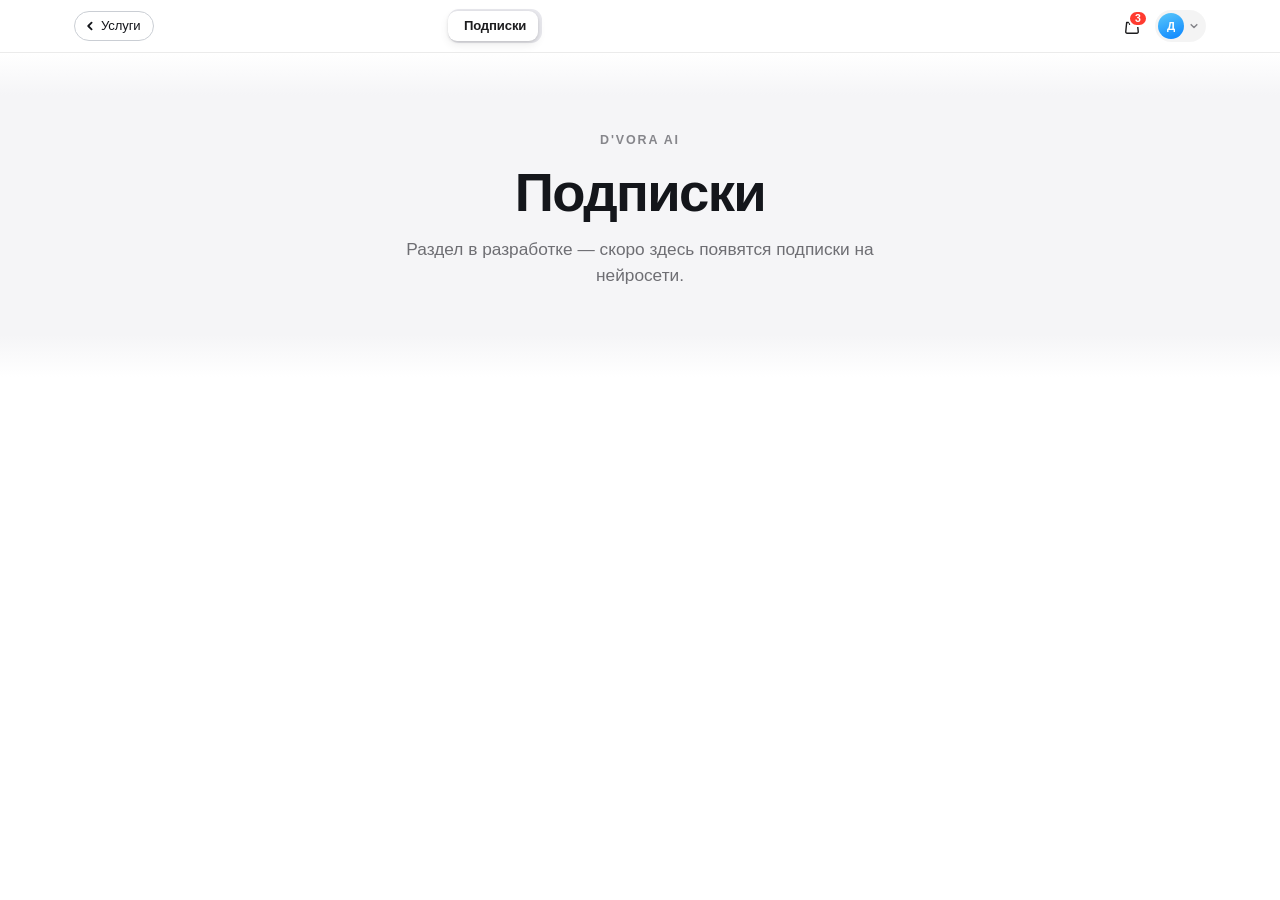
==== ai.html @ 55588c6f "Move cart and profile to the services page and add an AI page" ====
<!doctype html>
<html lang="ru">
<head>
<meta charset="utf-8">
<meta name="viewport" content="width=device-width, initial-scale=1">
<title>D'VORA · Искусственный интеллект</title>
<meta name="theme-color" content="#ffffff">
<meta name="color-scheme" content="light">
<meta name="tg:viewport" content="width=device-width, initial-scale=1.0, maximum-scale=1.0, user-scalable=no">
<link rel="preconnect" href="https://fonts.googleapis.com">
<link rel="preconnect" href="https://fonts.gstatic.com" crossorigin>
<link href="https://fonts.googleapis.com/css2?family=Vollkorn:wght@400;500;600;700&family=Hanken+Grotesk:wght@400;500;600;700;800&display=swap" rel="stylesheet">
<script src="https://telegram.org/js/telegram-web-app.js"></script>
<link rel="stylesheet" href="css/main.css">
<script>document.documentElement.classList.add('js')</script>
</head>
<body>

<!-- TOP BAR -->
<header class="navbar" id="topbar">
  <div class="navbar-inner">
    <a class="back-btn" href="index.html" aria-label="Назад к услугам">
      <svg width="12" height="12" viewBox="0 0 12 12" fill="none" aria-hidden="true"><use href="#i-nav-chevron"/></svg>
      <span class="back-txt">Услуги</span>
    </a>

    <nav class="seg" aria-label="Разделы">
      <span class="seg-thumb" id="segThumb" aria-hidden="true"></span>
      <a href="#subscriptions" class="seg-opt is-on">Подписки</a>
    </nav>

    <div class="navbar-actions">
      <button class="icon-btn" id="cartBtn" type="button" aria-label="Корзина" aria-expanded="false">
        <svg width="20" height="20" viewBox="0 0 24 24" fill="none"><use href="#i-nav-bag"/></svg>
        <span class="icon-badge" id="navCartCount">0</span>
      </button>
      <button class="avatar-btn" id="profileBtn" type="button" aria-label="Профиль" aria-expanded="false">
        <span class="avatar" id="navAvatar">—</span>
        <span class="avatar-caret" aria-hidden="true"><svg width="10" height="10" viewBox="0 0 12 12" fill="none"><use href="#i-nav-chevron"/></svg></span>
      </button>
    </div>
  </div>
</header>

<div class="scrim" id="scrim" aria-hidden="true"></div>

<!-- CART DRAWER -->
<aside class="drawer" id="cartDrawer" role="dialog" aria-modal="true" aria-label="Корзина" aria-hidden="true">
  <div class="drawer-head">
    <h2 class="drawer-title">Корзина</h2>
    <button class="icon-btn sm" id="cartClose" type="button" aria-label="Закрыть корзину">
      <svg width="16" height="16" viewBox="0 0 16 16" fill="none"><use href="#i-nav-x"/></svg>
    </button>
  </div>
  <div class="drawer-body">
    <div class="cart-list" id="cartList"></div>
  </div>
  <div class="drawer-foot">
    <div class="sum-row"><span>Товары <span id="sumCount"></span></span><span class="sr-v" id="sumSubtotal"></span></div>
    <div class="sum-row"><span>Комиссия сервиса</span><span class="sr-v" id="sumTax"></span></div>
    <div class="sum-divider"></div>
    <div class="sum-total"><span class="st-l">Итого</span><span class="st-v" id="sumTotal"></span></div>
    <button class="apple-btn" id="checkoutBtn" type="button">Оплатить</button>
    <p class="drawer-note">Оплата проходит через Telegram. Ключ или данные аккаунта придут в течение 15 минут.</p>
  </div>
</aside>

<!-- PROFILE SHEET -->
<aside class="sheet" id="profileSheet" role="dialog" aria-label="Профиль" aria-hidden="true">
  <div class="sheet-card">
    <div class="sheet-head">
      <span class="avatar lg" id="pfAvatar">—</span>
      <div class="sheet-id">
        <div class="sheet-name" id="pfName">Игрок</div>
        <div class="sheet-user" id="pfUsername">@username</div>
        <span class="pill-demo" id="pfDemo" hidden>Демо-режим</span>
      </div>
      <button class="icon-btn sm" id="profileClose" type="button" aria-label="Закрыть профиль">
        <svg width="16" height="16" viewBox="0 0 16 16" fill="none"><use href="#i-nav-x"/></svg>
      </button>
    </div>

    <div class="pf-tgid">
      <span class="pf-tg-l">Telegram ID</span>
      <b class="pf-tg-v" id="pfTgid">—</b>
    </div>
    <p class="pf-note" id="pfNote">Профиль создан автоматически по вашему Telegram ID — регистрация не нужна.</p>

    <div class="pf-grid">
      <div class="pf-cell"><span class="pf-cl">Заказы</span><b class="pf-cv" id="pfOrders">0</b></div>
      <div class="pf-cell"><span class="pf-cl">Избранное</span><b class="pf-cv" id="pfWish">0</b></div>
      <div class="pf-cell"><span class="pf-cl">Баланс</span><b class="pf-cv" id="pfBalance">0 ₽</b></div>
    </div>

    <div class="pf-menu">
      <button class="pf-row" type="button" data-pf="orders">
        <span class="pf-ic"><svg width="18" height="18" viewBox="0 0 24 24" fill="none"><use href="#i-nav-box"/></svg></span>
        <span class="pf-rt">Мои заказы</span>
        <svg class="pf-ch" width="14" height="14" viewBox="0 0 12 12" fill="none"><use href="#i-nav-chevron"/></svg>
      </button>
      <button class="pf-row" type="button" data-pf="wishlist">
        <span class="pf-ic"><svg width="18" height="18" viewBox="0 0 24 24" fill="none"><use href="#i-nav-heart"/></svg></span>
        <span class="pf-rt">Избранное</span>
        <span class="pf-badge" id="pfWishBadge">0</span>
        <svg class="pf-ch" width="14" height="14" viewBox="0 0 12 12" fill="none"><use href="#i-nav-chevron"/></svg>
      </button>
      <button class="pf-row" type="button" data-pf="settings">
        <span class="pf-ic"><svg width="18" height="18" viewBox="0 0 24 24" fill="none"><use href="#i-nav-gear"/></svg></span>
        <span class="pf-rt">Настройки</span>
        <svg class="pf-ch" width="14" height="14" viewBox="0 0 12 12" fill="none"><use href="#i-nav-chevron"/></svg>
      </button>
    </div>
  </div>
</aside>

<!-- SUBSCRIPTIONS -->
<section class="sec sec-subs" id="subscriptions">
  <div class="wrap">
    <div class="sec-head center">
      <span class="sub-eyebrow">D'VORA AI</span>
      <h2>Подписки</h2>
      <p>Раздел в разработке — скоро здесь появятся подписки на нейросети.</p>
    </div>
  </div>
</section>

<!-- ICONS -->
<svg xmlns="http://www.w3.org/2000/svg" aria-hidden="true" style="display:none">
  <symbol id="i-nav-bag" viewBox="0 0 24 24">
    <path d="M5.6 7.8h12.8l1.1 11.1a1.6 1.6 0 0 1-1.6 1.75H6.1a1.6 1.6 0 0 1-1.6-1.75z" stroke="currentColor" stroke-width="1.7" fill="none" stroke-linejoin="round"/>
    <path d="M9.1 10V6.9a2.9 2.9 0 0 1 5.8 0V10" stroke="currentColor" stroke-width="1.7" fill="none" stroke-linecap="round"/>
  </symbol>
  <symbol id="i-nav-chevron" viewBox="0 0 12 12">
    <path d="M2.6 4.4L6 7.8l3.4-3.4" stroke="currentColor" stroke-width="1.8" fill="none" stroke-linecap="round" stroke-linejoin="round"/>
  </symbol>
  <symbol id="i-nav-x" viewBox="0 0 16 16">
    <path d="M3.6 3.6l8.8 8.8M12.4 3.6l-8.8 8.8" stroke="currentColor" stroke-width="1.8" fill="none" stroke-linecap="round"/>
  </symbol>
  <symbol id="i-nav-box" viewBox="0 0 24 24">
    <path d="M20.2 8.1v7.8a1.6 1.6 0 0 1-.85 1.41l-6.55 3.4a1.6 1.6 0 0 1-1.6 0l-6.55-3.4a1.6 1.6 0 0 1-.85-1.41V8.1" stroke="currentColor" stroke-width="1.7" fill="none" stroke-linecap="round" stroke-linejoin="round"/>
    <path d="M3.9 7.6L11.25 4a1.6 1.6 0 0 1 1.6 0l7.35 3.6a.9.9 0 0 1 0 1.64L12.85 13a1.6 1.6 0 0 1-1.6 0L3.9 9.24a.9.9 0 0 1 0-1.64z" stroke="currentColor" stroke-width="1.7" fill="none" stroke-linejoin="round"/>
  </symbol>
  <symbol id="i-nav-heart" viewBox="0 0 24 24">
    <path d="M12 20s-7.6-4.5-7.6-9.4A4.2 4.2 0 0 1 12 8a4.2 4.2 0 0 1 7.6 2.6c0 4.9-7.6 9.4-7.6 9.4z" stroke="currentColor" stroke-width="1.7" fill="none" stroke-linejoin="round"/>
  </symbol>
  <symbol id="i-nav-gear" viewBox="0 0 24 24">
    <circle cx="12" cy="12" r="3.1" stroke="currentColor" stroke-width="1.7" fill="none"/>
    <path d="M19.1 14.6a1.5 1.5 0 0 0 .3 1.65l.05.05a1.8 1.8 0 1 1-2.55 2.55l-.05-.05a1.5 1.5 0 0 0-1.65-.3 1.5 1.5 0 0 0-.91 1.37v.13a1.8 1.8 0 1 1-3.6 0v-.07a1.5 1.5 0 0 0-.98-1.37 1.5 1.5 0 0 0-1.65.3l-.05.05A1.8 1.8 0 1 1 5.47 16.4l.05-.05a1.5 1.5 0 0 0 .3-1.65 1.5 1.5 0 0 0-1.37-.91H4.3a1.8 1.8 0 1 1 0-3.6h.07a1.5 1.5 0 0 0 1.37-.98 1.5 1.5 0 0 0-.3-1.65l-.05-.05A1.8 1.8 0 1 1 7.95 4.95l.05.05a1.5 1.5 0 0 0 1.65.3h.07a1.5 1.5 0 0 0 .91-1.37V3.8a1.8 1.8 0 1 1 3.6 0v.07a1.5 1.5 0 0 0 .91 1.37 1.5 1.5 0 0 0 1.65-.3l.05-.05a1.8 1.8 0 1 1 2.55 2.55l-.05.05a1.5 1.5 0 0 0-.3 1.65v.07a1.5 1.5 0 0 0 1.37.91h.13a1.8 1.8 0 1 1 0 3.6h-.07a1.5 1.5 0 0 0-1.37.91z" stroke="currentColor" stroke-width="1.6" fill="none" stroke-linejoin="round"/>
  </symbol>
</svg>

<!-- JavaScript Modules -->
<script src="js/main.js"></script>
<script src="js/user.js"></script>
<script src="js/cart.js"></script>
<script src="js/cart-drawer.js"></script>
<script src="js/profile.js"></script>
<script src="js/telegram.js"></script>
</body>
</html>
---- css/main.css ----
:root{
  color-scheme:light;
  --ink: oklch(0.20 0.01 262);
  --ink-soft: oklch(0.40 0.01 260);
  --ink-faint: oklch(0.55 0.01 258);
  --paper: #ffffff;
  --paper-2: #f5f5f7;
  --paper-3: #f5f5f7;
  --card: #ffffff;
  --line: oklch(0.85 0.01 258);
  --line-soft: oklch(0.90 0.01 258);
  --accent: oklch(0.55 0.18 258);
  --accent-strong: oklch(0.45 0.19 260);
  --accent-deep: oklch(0.35 0.15 262);
  --accent-tint: oklch(0.94 0.04 258);
  --accent-tint-2: oklch(0.89 0.06 258);
  --ember: oklch(0.42 0.14 300);
  --ember-tint: oklch(0.90 0.035 300);
  --clay: oklch(0.62 0.17 320);
  --flame: oklch(0.68 0.19 25);
  --sun: oklch(0.80 0.11 85);
  --shadow-sm: 0 2px 8px oklch(0.35 0.05 260 / 0.08), 0 1px 3px oklch(0.35 0.05 260 / 0.06);
  --shadow-md: 0 8px 24px oklch(0.32 0.06 260 / 0.10), 0 2px 6px oklch(0.32 0.06 260 / 0.08);
  --shadow-lg: 0 20px 48px oklch(0.30 0.07 262 / 0.12), 0 8px 16px oklch(0.30 0.07 262 / 0.08);
  --r-lg: 20px;
  --r-md: 12px;
  --r-sm: 8px;
  --maxw: 1180px;
  --serif: "Vollkorn", Georgia, serif;
  --sans: -apple-system, BlinkMacSystemFont, "SF Pro Display", "SF Pro Text", "Helvetica Neue", Helvetica, Arial, sans-serif;
}
*{box-sizing:border-box;margin:0;padding:0}
html{scroll-behavior:smooth;scroll-padding-top:calc(var(--bar-h,60px) + 28px);background:#ffffff}
body{
  font-family:var(--sans);
  color:var(--ink);
  background:#ffffff;
  line-height:1.5;
  -webkit-font-smoothing:antialiased;
  overflow-x:hidden;
  padding-top:var(--bar-h,60px);
}
a{color:inherit;text-decoration:none}
img,svg{display:block;max-width:100%}
.wrap{width:100%;max-width:var(--maxw);margin:0 auto;padding:0 24px}
section{position:relative}
#top{position:absolute;top:0;left:0;width:1px;height:1px}
 
/* buttons */
.btn{
  display:inline-flex;align-items:center;gap:.5em;
  font-family:var(--sans);font-weight:500;font-size:.95rem;
  padding:.8em 1.4em;border-radius:var(--r-md);
  border:1px solid transparent;cursor:pointer;
  transition:all .2s ease;
  white-space:nowrap;letter-spacing:-.01em;
}
.btn-solid{background:var(--accent);color:oklch(0.99 0.01 120);box-shadow:0 4px 12px oklch(0.5 0.16 258 / 0.25)}
.btn-solid:hover{background:var(--accent-strong);transform:translateY(-1px);box-shadow:0 6px 16px oklch(0.48 0.18 258 / 0.3)}
.btn-ghost{background:transparent;color:var(--ink);border-color:var(--line)}
.btn-ghost:hover{border-color:var(--accent);background:var(--paper-3)}
.btn-lg{font-size:1.02rem;padding:.9em 1.6em}
.btn-sm{font-size:.86rem;padding:.55em 1em}
 
/* NAV */
.nav{
  position:sticky;top:0;z-index:50;
  background:oklch(1 0 0 / 0.86);
  backdrop-filter:blur(14px);-webkit-backdrop-filter:blur(14px);
  border-bottom:1px solid transparent;
  transition:border-color .3s ease, background .3s ease;
}
.nav.scrolled{border-bottom-color:var(--line)}
.nav-inner{display:flex;align-items:center;gap:24px;height:72px}
.logo{display:flex;align-items:center;gap:11px;font-family:var(--serif);font-weight:600;font-size:1.4rem;letter-spacing:-.01em;color:var(--ink)}
.logo-mark{width:34px;height:34px;flex:0 0 auto}
.nav-links{display:flex;gap:30px;margin-left:16px}
.nav-links a{font-size:.94rem;color:var(--ink-soft);font-weight:500;transition:color .16s}
.nav-links a:hover{color:var(--accent-strong)}
.nav-cta{display:flex;align-items:center;gap:12px;margin-left:auto}
.nav-signin{font-weight:600;font-size:.94rem;color:var(--ink-soft);padding:.5em .3em}
.nav-signin:hover{color:var(--ink)}
.cart-chip{display:inline-flex;align-items:center;gap:7px;font-weight:600;font-size:.9rem;color:var(--ink);border:1px solid var(--line);border-radius:100px;padding:.44em .85em;transition:border-color .16s}
.cart-chip:hover{border-color:var(--accent)}
.cart-chip .cc-n{background:var(--accent);color:oklch(0.99 0.01 120);font-size:.72rem;font-weight:700;min-width:19px;height:19px;border-radius:100px;display:inline-flex;align-items:center;justify-content:center;padding:0 5px}
.burger{display:none;background:none;border:1px solid var(--line);border-radius:10px;width:44px;height:40px;cursor:pointer;color:var(--ink)}
.burger svg{margin:auto}

/* ============ TOP BAR — APPLE STYLE ============ */
.navbar{
  position:fixed;left:0;top:0;width:100%;
  background:rgba(255,255,255,.72);
  backdrop-filter:saturate(180%) blur(20px);-webkit-backdrop-filter:saturate(180%) blur(20px);
  border-bottom:1px solid rgba(0,0,0,.08);
  z-index:100;
  transition:box-shadow .28s ease,border-color .28s ease;
}
.navbar.scrolled{border-bottom-color:transparent;box-shadow:0 1px 0 rgba(0,0,0,.06),0 8px 24px rgba(0,0,0,.06)}
.navbar-inner{
  display:flex;align-items:center;gap:16px;
  height:52px;max-width:var(--maxw);margin:0 auto;padding:0 24px;
}
.brand{display:flex;align-items:center;gap:8px;flex:0 0 auto;color:#1d1d1f}
.brand-mark{width:26px;height:26px;border-radius:8px}
.brand-name{font-size:.98rem;font-weight:600;letter-spacing:-.02em;white-space:nowrap}

/* back link to the services page */
.back-btn{
  display:inline-flex;align-items:center;gap:5px;
  flex:0 0 auto;height:30px;padding:0 12px 0 9px;
  border:1px solid var(--line);border-radius:100px;
  background:var(--card);color:var(--ink);
  font-family:var(--sans);font-size:.82rem;font-weight:500;letter-spacing:-.01em;
  white-space:nowrap;
  transition:border-color .18s ease,color .18s ease,background .18s ease;
}
.back-btn:hover{border-color:var(--accent);color:var(--accent-strong)}
.back-btn svg{transform:rotate(90deg)}

/* segmented control */
.seg{
  position:relative;
  display:flex;align-items:center;gap:2px;
  margin:0 auto;padding:2px;
  background:#e8e8ed;border-radius:11px;
}
.seg-opt{
  position:relative;z-index:1;
  padding:5px 14px;border-radius:9px;
  font-size:.82rem;font-weight:500;letter-spacing:-.01em;
  color:#6e6e73;white-space:nowrap;
  transition:color .24s cubic-bezier(.4,0,.2,1);
}
.seg-opt:hover{color:#1d1d1f}
.seg-opt.is-on{color:#1d1d1f;font-weight:600}
.seg-thumb{
  position:absolute;top:2px;left:0;z-index:0;height:calc(100% - 4px);
  background:#fff;border-radius:9px;
  box-shadow:0 1px 3px rgba(0,0,0,.12),0 4px 10px rgba(0,0,0,.07);
  transition:transform .32s cubic-bezier(.32,.72,0,1),width .32s cubic-bezier(.32,.72,0,1);
  pointer-events:none;
}

/* actions */
.navbar-actions{display:flex;align-items:center;gap:6px;flex:0 0 auto;margin-left:auto}
.icon-btn{
  position:relative;
  display:inline-flex;align-items:center;justify-content:center;
  width:34px;height:34px;padding:0;border:none;border-radius:10px;
  background:transparent;color:#1d1d1f;cursor:pointer;
  transition:background .18s ease,transform .18s ease;
}
.icon-btn:hover{background:rgba(0,0,0,.055)}
.icon-btn:active{transform:scale(.92)}
.icon-btn.sm{width:30px;height:30px;border-radius:9px;color:#6e6e73}
.icon-badge{
  position:absolute;top:1px;right:1px;
  min-width:17px;height:17px;padding:0 5px;
  display:inline-flex;align-items:center;justify-content:center;
  background:#ff3b30;color:#fff;
  font-size:.66rem;font-weight:700;line-height:1;
  border-radius:100px;border:2px solid #fff;
  font-variant-numeric:tabular-nums;
  transform:scale(0);opacity:0;
  transition:transform .28s cubic-bezier(.34,1.56,.64,1),opacity .2s ease;
}
.icon-badge.on{transform:scale(1);opacity:1}
.icon-badge.bump{animation:badgeBump .42s cubic-bezier(.34,1.56,.64,1)}
@keyframes badgeBump{0%{transform:scale(1)}38%{transform:scale(1.32)}100%{transform:scale(1)}}
.avatar-btn{
  display:inline-flex;align-items:center;gap:5px;
  padding:3px 7px 3px 3px;border:none;border-radius:100px;
  background:rgba(0,0,0,.045);cursor:pointer;
  transition:background .18s ease,transform .18s ease;
}
.avatar-btn:hover{background:rgba(0,0,0,.075)}
.avatar-btn:active{transform:scale(.95)}
.avatar-caret{display:inline-flex;color:#86868b;transition:transform .26s cubic-bezier(.4,0,.2,1)}
.avatar-btn.open .avatar-caret{transform:rotate(180deg)}
.avatar{
  display:inline-flex;align-items:center;justify-content:center;
  width:26px;height:26px;border-radius:50%;flex:0 0 auto;
  background:linear-gradient(160deg,#5ac8fa,#0a84ff);
  color:#fff;font-size:.72rem;font-weight:600;letter-spacing:-.01em;
  overflow:hidden;user-select:none;
}
.avatar img{width:100%;height:100%;object-fit:cover}
.avatar.lg{width:52px;height:52px;font-size:1.24rem}

/* scrim */
.scrim{
  position:fixed;inset:0;z-index:110;
  background:rgba(0,0,0,.28);
  opacity:0;visibility:hidden;
  transition:opacity .34s cubic-bezier(.4,0,.2,1),visibility .34s;
}
.scrim.on{opacity:1;visibility:visible}

/* ============ CART DRAWER ============ */
.drawer{
  position:fixed;top:0;right:0;bottom:0;z-index:120;
  width:min(408px,100%);
  display:flex;flex-direction:column;
  background:rgba(250,250,252,.92);
  backdrop-filter:saturate(180%) blur(28px);-webkit-backdrop-filter:saturate(180%) blur(28px);
  border-left:1px solid rgba(0,0,0,.09);
  box-shadow:-12px 0 40px rgba(0,0,0,.10);
  transform:translateX(100%);
  visibility:hidden;
  transition:transform .42s cubic-bezier(.32,.72,0,1),visibility .42s;
}
.drawer.on{transform:translateX(0);visibility:visible}
.drawer-head{
  display:flex;align-items:center;justify-content:space-between;
  padding:16px 18px 14px;border-bottom:1px solid rgba(0,0,0,.07);flex:0 0 auto;
}
.drawer-title{font-size:1.06rem;font-weight:600;color:#1d1d1f;letter-spacing:-.02em}
.drawer-body{flex:1;overflow-y:auto;-webkit-overflow-scrolling:touch;padding:14px 18px}
.drawer-foot{
  flex:0 0 auto;padding:16px 18px calc(18px + env(safe-area-inset-bottom));
  background:rgba(255,255,255,.72);border-top:1px solid rgba(0,0,0,.07);
}
.drawer-foot .sum-row{display:flex;justify-content:space-between;align-items:center;padding:5px 0;font-size:.86rem;color:#6e6e73}
.drawer-foot .sum-row .sr-v{font-weight:500;color:#1d1d1f;font-variant-numeric:tabular-nums}
.drawer-foot .sum-divider{height:1px;background:rgba(0,0,0,.08);margin:9px 0 5px}
.drawer-foot .sum-total{display:flex;justify-content:space-between;align-items:baseline;padding-top:8px}
.drawer-foot .sum-total .st-l{font-size:.94rem;font-weight:600;color:#1d1d1f}
.drawer-foot .sum-total .st-v{font-size:1.42rem;font-weight:600;color:#1d1d1f;letter-spacing:-.02em;font-variant-numeric:tabular-nums}
.apple-btn{
  width:100%;margin-top:16px;
  padding:.82em 1.4em;border:none;border-radius:100px;
  background:#0071e3;color:#fff;
  font-family:var(--sans);font-size:.95rem;font-weight:500;letter-spacing:-.01em;
  cursor:pointer;
  transition:background .18s ease,transform .18s ease,opacity .18s;
}
.apple-btn:hover{background:#0077ed}
.apple-btn:active{transform:scale(.98)}
.apple-btn[disabled]{opacity:.55;pointer-events:none}
.drawer-note{margin-top:12px;font-size:.76rem;line-height:1.4;color:#86868b;text-align:center}

/* cart items inside drawer */
.drawer .cart-list{display:flex;flex-direction:column;gap:10px}
.drawer .cart-item{
  display:flex;gap:12px;align-items:center;
  background:#fff;border:1px solid rgba(0,0,0,.06);border-radius:16px;
  padding:12px 13px;
  box-shadow:0 1px 2px rgba(0,0,0,.04);
}
.drawer .cart-item .ci-media{width:58px;height:58px;border-radius:11px;overflow:hidden;flex:0 0 auto;background:#f5f5f7}
.drawer .cart-item .ci-media img{width:100%;height:100%;object-fit:cover}
.drawer .ci-info h3{font-family:var(--sans);font-weight:600;font-size:.92rem;color:#1d1d1f;letter-spacing:-.01em}
.drawer .ci-info .ci-latin{font-family:var(--sans);font-style:normal;font-size:.74rem;color:#86868b}
.drawer .ci-info .ci-meta{font-size:.72rem;color:#6e6e73;margin-top:3px;gap:7px}
.drawer .ci-right{gap:8px}
.drawer .ci-price{font-family:var(--sans);font-weight:600;font-size:.96rem;color:#1d1d1f}
.drawer .qty{background:#f5f5f7;border:none;border-radius:100px}
.drawer .qty button{width:28px;height:28px;font-size:1rem;color:#6e6e73}
.drawer .qty button:hover{background:#e8e8ed;color:#1d1d1f}
.drawer .qty .qv{min-width:26px;font-size:.84rem;font-weight:600;color:#1d1d1f}
.drawer .ci-remove{font-size:.72rem;color:#86868b}
.drawer .ci-remove:hover{color:#ff3b30}
.drawer .cart-empty{text-align:center;padding:64px 20px;color:#86868b}
.drawer .cart-empty svg{margin:0 auto 14px;color:#c7c7cc}
.drawer .cart-empty h3{font-family:var(--sans);font-weight:600;font-size:1.05rem;color:#1d1d1f;margin-bottom:5px;letter-spacing:-.02em}
.drawer .cart-empty p{font-size:.85rem;line-height:1.45}

/* ============ PROFILE SHEET ============ */
.sheet{
  position:fixed;z-index:130;
  top:58px;right:max(24px,calc((100vw - var(--maxw))/2 + 24px));
  width:min(330px,calc(100vw - 32px));
  opacity:0;visibility:hidden;transform:translateY(-8px) scale(.97);
  transform-origin:top right;
  transition:opacity .26s cubic-bezier(.4,0,.2,1),transform .3s cubic-bezier(.32,.72,0,1),visibility .3s;
}
.sheet.on{opacity:1;visibility:visible;transform:translateY(0) scale(1)}
.sheet-card{
  background:rgba(250,250,252,.9);
  backdrop-filter:saturate(180%) blur(28px);-webkit-backdrop-filter:saturate(180%) blur(28px);
  border:1px solid rgba(0,0,0,.09);border-radius:20px;
  box-shadow:0 12px 40px rgba(0,0,0,.13),0 2px 8px rgba(0,0,0,.05);
  padding:16px;overflow:hidden;
}
.sheet-head{display:flex;align-items:center;gap:12px}
.sheet-id{flex:1;min-width:0}
.sheet-name{font-size:.98rem;font-weight:600;color:#1d1d1f;letter-spacing:-.02em;overflow:hidden;text-overflow:ellipsis;white-space:nowrap}
.sheet-user{font-size:.8rem;color:#86868b;overflow:hidden;text-overflow:ellipsis;white-space:nowrap}
.pill-demo{
  display:inline-block;margin-top:5px;
  font-size:.64rem;font-weight:600;letter-spacing:.03em;text-transform:uppercase;
  color:#b25000;background:rgba(255,149,0,.14);
  border-radius:100px;padding:2px 8px;
}
.pf-tgid{
  display:flex;align-items:center;justify-content:space-between;gap:10px;
  margin-top:14px;padding:10px 12px;
  background:rgba(0,0,0,.035);border-radius:12px;
}
.pf-tg-l{font-size:.78rem;color:#6e6e73}
.pf-tg-v{font-size:.82rem;font-weight:600;color:#1d1d1f;font-variant-numeric:tabular-nums}
.pf-note{margin-top:9px;font-size:.75rem;line-height:1.42;color:#86868b}
.pf-grid{display:grid;grid-template-columns:repeat(3,1fr);gap:7px;margin-top:14px}
.pf-cell{
  display:flex;flex-direction:column;align-items:center;gap:3px;
  background:#fff;border:1px solid rgba(0,0,0,.05);border-radius:14px;padding:11px 6px;
}
.pf-cl{font-size:.7rem;color:#86868b}
.pf-cv{font-size:.98rem;font-weight:600;color:#1d1d1f;letter-spacing:-.02em;font-variant-numeric:tabular-nums}
.pf-menu{margin-top:14px;border-top:1px solid rgba(0,0,0,.07);padding-top:6px}
.pf-row{
  width:100%;display:flex;align-items:center;gap:10px;
  padding:9px 6px;border:none;border-radius:10px;background:none;
  font-family:var(--sans);font-size:.88rem;color:#1d1d1f;text-align:left;
  cursor:pointer;transition:background .16s ease;
}
.pf-row:hover{background:rgba(0,0,0,.05)}
.pf-ic{display:inline-flex;color:#0071e3;flex:0 0 auto}
.pf-rt{flex:1;min-width:0;overflow:hidden;text-overflow:ellipsis;white-space:nowrap}
.pf-badge{
  min-width:19px;height:19px;padding:0 6px;
  display:inline-flex;align-items:center;justify-content:center;
  background:#e8e8ed;color:#6e6e73;border-radius:100px;
  font-size:.7rem;font-weight:600;font-variant-numeric:tabular-nums;
}
.pf-ch{color:#c7c7cc;flex:0 0 auto;transform:rotate(-90deg)}
 
/* HERO */
.hero{padding:64px 0 52px;position:relative;overflow:hidden;background:#fff}
.hero-grid{display:grid;grid-template-columns:1.05fr 1.02fr;gap:52px;align-items:center}
.pill{
  display:inline-flex;align-items:center;gap:.55em;
  background:var(--card);border:1px solid var(--line);
  border-radius:100px;padding:.42em .9em .42em .5em;
  font-size:.82rem;font-weight:600;color:var(--ink-soft);
  box-shadow:var(--shadow-sm);margin-bottom:26px;
}
.pill .leaf{width:22px;height:22px;border-radius:50%;background:var(--accent-tint-2);display:flex;align-items:center;justify-content:center;color:var(--accent-strong)}
.pill b{color:var(--accent-strong)}
h1.head{
  font-family:var(--serif);font-weight:600;
  font-size:clamp(2.7rem,6vw,4.6rem);
  line-height:1.0;letter-spacing:-.02em;color:var(--ink);
  text-wrap:balance;
}
h1.head em{font-style:italic;color:var(--accent-strong);font-weight:500}
.hero-sub{
  font-size:clamp(1.05rem,1.5vw,1.22rem);color:var(--ink-soft);
  max-width:40ch;margin:24px 0 34px;line-height:1.6;
}
.hero-ctas{display:flex;gap:14px;flex-wrap:wrap;align-items:center}
.hero-meta{margin-top:30px;display:flex;align-items:center;gap:22px;flex-wrap:wrap}
.hm-item{display:flex;align-items:center;gap:9px;color:var(--ink-soft);font-size:.88rem;font-weight:500}
.hm-item svg{color:var(--accent);flex:0 0 auto}
.hm-item b{color:var(--ink);font-weight:700}
 
/* HERO ART — layered botanical collage */
.hero-art{position:relative;padding:8px}
.hero-frame{
  position:relative;border-radius:26px;overflow:hidden;
  border:1px solid var(--line);box-shadow:var(--shadow-lg);
  background:linear-gradient(160deg, var(--accent-tint), var(--ember-tint));
  aspect-ratio:5/6;
}
.hero-frame img{width:100%;height:100%;object-fit:cover;background:var(--accent-tint-2)}
.hero-tag{
  position:absolute;z-index:5;background:var(--card);border:1px solid var(--line);
  border-radius:16px;padding:12px 15px;box-shadow:var(--shadow-md);
  display:flex;align-items:center;gap:11px;
}
.hero-tag.t1{right:-14px;top:38px;animation:floaty 5s ease-in-out infinite}
.hero-tag.t2{left:-16px;bottom:56px;animation:floaty 6s ease-in-out infinite reverse}
.ht-ic{width:38px;height:38px;border-radius:11px;display:flex;align-items:center;justify-content:center;flex:0 0 auto}
.ht-ic.soon{background:oklch(0.90 0.05 230);color:oklch(0.50 0.12 235)}
.ht-ic.offline{background:oklch(0.94 0.08 88);color:oklch(0.56 0.12 78)}
.ht-t{font-size:.82rem;font-weight:700;color:var(--ink);line-height:1.2}
.ht-s{font-size:.72rem;color:var(--ink-faint)}
@keyframes floaty{0%,100%{transform:translateY(0)}50%{transform:translateY(-9px)}}
 
/* MARQUEE STRIP */
.strip{border-top:1px solid var(--line-soft);border-bottom:1px solid var(--line-soft);background:var(--paper-2);overflow:hidden}
.strip-inner{display:flex;gap:46px;align-items:center;padding:16px 0;white-space:nowrap;animation:slide 34s linear infinite}
.strip-item{display:inline-flex;align-items:center;gap:10px;font-family:var(--serif);font-style:italic;font-size:1.08rem;color:var(--ink-soft);flex:0 0 auto}
.strip-item .dot{width:6px;height:6px;border-radius:50%;background:var(--accent)}
@keyframes slide{from{transform:translateX(0)}to{transform:translateX(-50%)}}
@media(prefers-reduced-motion:reduce){.strip-inner{animation:none}}
 
/* SECTIONS */
.sec{padding:64px 0}
.sec-head{max-width:640px;margin-bottom:32px}
.sec-head.center{margin-left:auto;margin-right:auto;text-align:center}
.sec-tag{display:inline-flex;align-items:center;gap:7px;font-size:.76rem;letter-spacing:.14em;text-transform:uppercase;color:var(--accent-strong);font-weight:700;margin-bottom:16px}
.sec-tag::before{content:"";width:22px;height:1.5px;background:var(--accent)}
.sec-head.center .sec-tag::before{display:none}
.sec-head h2{font-family:var(--serif);font-weight:600;font-size:clamp(2rem,4vw,3rem);line-height:1.06;letter-spacing:-.015em;text-wrap:balance;color:var(--ink)}
.sec-head h2 em{font-style:italic;font-weight:500;color:var(--accent-strong)}
.sec-head p{color:var(--ink-soft);font-size:1.08rem;margin-top:16px;max-width:56ch}
.sec-head.center p{margin-left:auto;margin-right:auto}
.sec-meta{margin-top:28px;display:flex;align-items:center;justify-content:center;gap:14px 26px;flex-wrap:wrap}
 
/* HITS */
.hits{background:var(--paper-2)}
.hits-head{display:flex;align-items:flex-end;justify-content:space-between;gap:20px;flex-wrap:wrap}
.hits-grid{display:grid;grid-template-columns:repeat(4,1fr);gap:20px;margin-top:28px}
.pcard{
  background:var(--card);border:1px solid var(--line);border-radius:var(--r-lg);
  overflow:hidden;box-shadow:var(--shadow-sm);display:flex;flex-direction:column;
  transition:all .25s cubic-bezier(0.4, 0, 0.2, 1);
}
.pcard:hover{transform:translateY(-4px);box-shadow:var(--shadow-md);border-color:var(--accent-tint-2)}
.pcard-media{position:relative;aspect-ratio:1/1;overflow:hidden;background:var(--accent-tint)}
.pcard-media img{width:100%;height:100%;object-fit:cover;transition:transform .4s cubic-bezier(0.4, 0, 0.2, 1)}
.pcard:hover .pcard-media img{transform:scale(1.03)}
.hit-badge{position:absolute;top:12px;left:12px;background:var(--card);color:var(--accent-strong);font-size:.72rem;font-weight:600;padding:.34em .7em;border-radius:var(--r-sm);box-shadow:var(--shadow-sm);display:flex;align-items:center;gap:5px}
.light-badge{position:absolute;top:12px;right:12px;background:oklch(0.28 0.03 262 / 0.76);color:oklch(0.97 0.01 260);font-size:.68rem;font-weight:600;padding:.32em .6em;border-radius:var(--r-sm);letter-spacing:.03em;-webkit-backdrop-filter:blur(4px);backdrop-filter:blur(4px)}
.account-badge{position:absolute;top:12px;right:12px;background:var(--card);color:var(--accent-strong);font-size:.72rem;font-weight:600;padding:.34em .7em;border-radius:var(--r-sm);box-shadow:var(--shadow-sm)}
.account-icon{display:flex;align-items:center;justify-content:center;width:100%;height:100%;font-size:5rem;color:var(--accent-strong);background:linear-gradient(160deg, var(--accent-tint), var(--accent-tint-2))}
.pcard-body{padding:18px 20px 20px;display:flex;flex-direction:column;flex:1}
.pcard-body h3{font-family:var(--sans);font-weight:600;font-size:1.15rem;letter-spacing:-.01em;color:var(--ink)}
.pcard-latin{font-family:var(--sans);font-size:.82rem;color:var(--ink-faint);margin-top:2px}
.pcard-spec{display:flex;gap:14px;margin:14px 0 16px}
.spec-bit{display:flex;align-items:center;gap:6px;font-size:.78rem;color:var(--ink-soft);font-weight:500}
.spec-bit svg{color:var(--accent);flex:0 0 auto}
.pcard-foot{display:flex;align-items:center;justify-content:space-between;margin-top:auto;gap:12px}
.price{font-family:var(--sans);font-weight:600;font-size:1.25rem;color:var(--ink)}
.price small{font-size:.78rem;color:var(--ink-faint);font-weight:500;font-family:var(--sans)}
.add-btn{
  display:inline-flex;align-items:center;gap:6px;font-family:var(--sans);font-weight:500;font-size:.84rem;
  color:var(--accent-strong);background:var(--accent-tint);border:1px solid transparent;
  border-radius:var(--r-md);padding:.6em 1em;cursor:pointer;transition:all .2s ease;
}
.add-btn:hover{background:var(--accent-tint-2)}
.add-btn:active{transform:scale(.96)}
.add-btn.added{background:var(--accent);color:oklch(0.99 0.01 120)}
 
/* CATALOG */
.filters{display:flex;align-items:center;gap:10px;flex-wrap:wrap;margin-top:8px}
.filters .fl-label{font-size:.82rem;font-weight:600;color:var(--ink-faint);margin-right:4px}
.chip{
  display:inline-flex;align-items:center;gap:8px;font-family:var(--sans);font-weight:600;font-size:.88rem;
  color:var(--ink-soft);background:var(--card);border:1px solid var(--line);
  border-radius:100px;padding:.5em 1em;cursor:pointer;transition:all .16s;
}
.chip:hover{border-color:var(--accent)}
.chip .swatch{width:12px;height:12px;border-radius:50%;flex:0 0 auto}
.chip[data-light="low"] .swatch{background:oklch(0.38 0.02 262)}
.chip[data-light="medium"] .swatch{background:oklch(0.61 0.02 262)}
.chip[data-light="bright"] .swatch{background:oklch(0.85 0.02 262)}
.chip.on{background:var(--accent);color:oklch(0.99 0.01 120);border-color:transparent}
.chip.on .swatch{outline:2px solid oklch(1 0 0 / 0.6)}
.catalog-grid{
  display:flex;
  gap:22px;
  margin-top:28px;
  overflow-x:auto;
  overflow-y:hidden;
  padding-bottom:16px;
  scroll-snap-type:x mandatory;
  -webkit-overflow-scrolling:touch;
}
.catalog-grid::-webkit-scrollbar{
  height:6px;
}
.catalog-grid::-webkit-scrollbar-track{
  background:transparent;
}
.catalog-grid::-webkit-scrollbar-thumb{
  background:var(--line);
  border-radius:3px;
}
.catalog-grid::-webkit-scrollbar-thumb:hover{
  background:var(--ink-soft);
}
.catalog-grid .pcard{
  flex:0 0 auto;
  min-width:280px;
  max-width:280px;
}
.catalog-grid .pcard.hide{display:none}
.cat-count{font-size:.86rem;color:var(--ink-faint);margin-top:22px;font-weight:500}
.cat-count b{color:var(--ink);font-weight:700}
 
.genre-section{margin-top:48px}
.genre-title{
  font-family:var(--sans);
  font-weight:600;
  font-size:1.7rem;
  letter-spacing:-.01em;
  color:var(--ink);
  margin-bottom:20px;
}
 
/* HOW IT WORKS */
.how{background:linear-gradient(160deg, var(--accent-deep) 0%, oklch(0.30 0.12 285) 62%, var(--ember) 130%);color:oklch(0.96 0.01 260);border-radius:32px;margin:0 24px;overflow:hidden;position:relative}
.how-inner{max-width:var(--maxw);margin:0 auto;padding:48px 44px;display:grid;grid-template-columns:1fr 1fr;gap:48px;align-items:center}
.how-copy .sec-tag{color:oklch(0.84 0.06 250)}
.how-copy .sec-tag::before{background:oklch(0.74 0.08 250)}
.how-copy h2{font-family:var(--serif);font-weight:600;font-size:clamp(1.9rem,3.6vw,2.7rem);line-height:1.08;letter-spacing:-.015em;color:oklch(0.98 0.01 260);text-wrap:balance}
.how-copy p{color:oklch(0.85 0.02 262);font-size:1.06rem;margin:16px 0 26px;max-width:44ch}
.how-list{display:grid;gap:14px}
.how-row{display:flex;align-items:flex-start;gap:14px;background:oklch(1 0 0 / 0.05);border:1px solid oklch(1 0 0 / 0.10);border-radius:var(--r-md);padding:16px 18px}
.how-row .cr-ic{width:40px;height:40px;border-radius:11px;background:oklch(1 0 0 / 0.10);color:oklch(0.90 0.05 250);display:flex;align-items:center;justify-content:center;flex:0 0 auto}
.how-row h4{font-family:var(--serif);font-weight:600;font-size:1.08rem;color:oklch(0.98 0.01 260)}
.how-row p{color:oklch(0.82 0.02 262);font-size:.9rem;margin:2px 0 0;max-width:none}
 
/* PS PLUS UPSELL */
.plus-up{display:grid;grid-template-columns:1.1fr .9fr;gap:44px;align-items:center}
.plus-media{position:relative;border-radius:26px;overflow:hidden;border:1px solid var(--line);box-shadow:var(--shadow-md);aspect-ratio:4/3;background:var(--ember-tint)}
.plus-media img{width:100%;height:100%;object-fit:cover}
.plus-price{position:absolute;left:18px;bottom:18px;background:var(--card);border:1px solid var(--line);border-radius:14px;padding:12px 16px;box-shadow:var(--shadow-md)}
.plus-price .ppl-l{font-size:.72rem;color:var(--ink-faint);font-weight:600;text-transform:uppercase;letter-spacing:.08em}
.plus-price .ppl-v{font-family:var(--serif);font-weight:700;font-size:1.5rem;color:var(--ink);line-height:1.1}
.plus-price .ppl-v small{font-family:var(--sans);font-size:.8rem;color:var(--ink-faint);font-weight:500}
.plus-feats{list-style:none;display:grid;gap:12px;margin:24px 0 28px}
.plus-feats li{display:flex;align-items:flex-start;gap:11px;font-size:.98rem;color:var(--ink-soft)}
.plus-feats li .plus-chk{flex:0 0 auto;margin-top:3px;width:22px;height:22px;border-radius:50%;background:var(--accent-tint);color:var(--accent-strong);display:flex;align-items:center;justify-content:center}
 
/* GUARANTEE BAND */
.guarantee{background:var(--paper-2);border-top:1px solid var(--line-soft)}
.guar-grid{display:grid;grid-template-columns:repeat(3,1fr);gap:22px}
.guar-card{display:flex;gap:16px;align-items:flex-start;padding:6px 4px}
.guar-ic{width:52px;height:52px;border-radius:15px;background:var(--card);border:1px solid var(--line);color:var(--accent-strong);display:flex;align-items:center;justify-content:center;flex:0 0 auto;box-shadow:var(--shadow-sm)}
.guar-card h3{font-family:var(--serif);font-weight:600;font-size:1.2rem;letter-spacing:-.01em;margin-bottom:5px;color:var(--ink)}
.guar-card p{color:var(--ink-soft);font-size:.92rem}
 
/* FINAL CTA */
.cta-band{
  background:linear-gradient(150deg, var(--accent-deep), oklch(0.32 0.11 292));
  color:oklch(0.97 0.01 260);
  border-radius:32px;margin:0 24px 24px;padding:52px 40px;text-align:center;position:relative;overflow:hidden;
}
.cta-band::before{content:"";position:absolute;inset:0;background:radial-gradient(620px 320px at 50% -30%, oklch(0.7 0.14 250 / 0.30), transparent 70%)}
.cta-band > *{position:relative}
.cta-band h2{font-family:var(--serif);font-weight:600;font-size:clamp(2.1rem,4.4vw,3.2rem);line-height:1.04;letter-spacing:-.02em;margin-bottom:16px;text-wrap:balance}
.cta-band p{color:oklch(0.86 0.02 262);font-size:1.1rem;max-width:48ch;margin:0 auto 32px}
.cta-band .hero-ctas{justify-content:center}
.cta-band .btn-ghost{color:oklch(0.97 0.01 260);border-color:oklch(0.62 0.05 265 / 0.6)}
.cta-band .btn-ghost:hover{border-color:oklch(0.82 0.06 262);background:oklch(1 0 0 / 0.08)}
.cta-fine{margin-top:20px;font-size:.84rem;color:oklch(0.78 0.02 262)}
 
/* FOOTER */
footer{padding:44px 0 36px;border-top:1px solid var(--line)}
.foot-grid{display:grid;grid-template-columns:1.7fr 1fr 1fr 1fr;gap:32px}
.foot-brand p{color:var(--ink-soft);font-size:.94rem;margin:14px 0 20px;max-width:32ch}
.foot-newsletter{display:flex;gap:8px;max-width:320px}
.foot-newsletter input{flex:1;font-family:var(--sans);font-size:.9rem;color:var(--ink);padding:.65em .9em;border:1px solid var(--line);border-radius:100px;background:var(--card)}
.foot-newsletter input:focus{outline:none;border-color:var(--accent)}
.foot-col h4{font-family:var(--serif);font-size:1rem;font-weight:600;color:var(--ink);margin-bottom:16px}
.foot-col a{display:block;color:var(--ink-soft);font-size:.92rem;margin-bottom:11px;transition:color .16s}
.foot-col a:hover{color:var(--accent-strong)}
.foot-bottom{display:flex;justify-content:space-between;align-items:center;margin-top:48px;padding-top:24px;border-top:1px solid var(--line);flex-wrap:wrap;gap:14px}
.foot-bottom p{font-size:.84rem;color:var(--ink-faint)}
.foot-social{display:flex;gap:12px}
.foot-social a{width:38px;height:38px;border-radius:11px;border:1px solid var(--line);display:flex;align-items:center;justify-content:center;color:var(--ink-soft);transition:all .18s}
.foot-social a:hover{color:var(--accent-strong);border-color:var(--accent)}
 
/* reveal */
html.js .reveal{opacity:0;transform:translateY(24px);transition:opacity .7s ease, transform .7s cubic-bezier(.22,.61,.36,1)}
html.js .reveal.in{opacity:1;transform:none}
 
/* ============ MULTI-PAGE ============ */
.pg[hidden]{display:none!important}
.nav-signin.nav-on,.nav-links a.nav-on{color:var(--accent-strong)}
 
/* AUTH */
.auth{min-height:100vh;display:grid;grid-template-columns:1.05fr 1fr}
.auth-aside{
  position:relative;overflow:hidden;padding:48px 52px;
  display:flex;flex-direction:column;justify-content:space-between;
  background:linear-gradient(160deg, var(--accent-deep) 0%, oklch(0.30 0.12 285) 60%, var(--ember) 130%);
  color:oklch(0.97 0.01 260);
}
.auth-aside::after{content:"";position:absolute;right:-100px;top:-90px;width:360px;height:360px;border-radius:50%;background:oklch(1 0 0 / 0.06)}
.auth-aside::before{content:"";position:absolute;left:-80px;bottom:-80px;width:280px;height:280px;border-radius:50%;background:oklch(1 0 0 / 0.05)}
.auth-aside .logo{color:oklch(0.99 0.01 120);position:relative;z-index:2}
.auth-lede{position:relative;z-index:2;max-width:32ch}
.auth-lede h2{font-family:var(--serif);font-weight:600;font-size:2.3rem;line-height:1.08;letter-spacing:-.02em;margin-bottom:16px;color:oklch(0.98 0.01 260)}
.auth-lede h2 em{font-style:italic;color:oklch(0.88 0.07 250)}
.auth-lede p{color:oklch(0.85 0.02 262);font-size:1.04rem;line-height:1.55}
.auth-proof{position:relative;z-index:2;display:flex;align-items:center;gap:13px}
.auth-proof .ap-av{width:46px;height:46px;border-radius:50%;background:oklch(1 0 0 / 0.14);display:flex;align-items:center;justify-content:center;font-family:var(--serif);font-weight:600;font-size:1.05rem;flex:0 0 auto}
.auth-proof .ap-q{font-size:.9rem;line-height:1.4;color:oklch(0.94 0.01 260)}
.auth-proof .ap-n{font-size:.8rem;color:oklch(0.80 0.02 262);margin-top:3px}
.auth-main{display:flex;align-items:center;justify-content:center;padding:40px 28px;background:var(--paper)}
.auth-form{width:100%;max-width:392px}
.auth-back{display:inline-flex;align-items:center;gap:7px;font-size:.88rem;font-weight:600;color:var(--ink-faint);margin-bottom:30px;transition:color .16s}
.auth-back:hover{color:var(--ink)}
.auth-form h1{font-family:var(--serif);font-weight:600;font-size:2.1rem;letter-spacing:-.02em;margin-bottom:8px;color:var(--ink)}
.auth-form .sub{color:var(--ink-soft);font-size:.98rem;margin-bottom:30px}
.field{margin-bottom:18px}
.field label{display:block;font-size:.84rem;font-weight:600;color:var(--ink-soft);margin-bottom:7px}
.field input{
  width:100%;font-family:var(--sans);font-size:.98rem;color:var(--ink);
  padding:.82em .95em;border:1px solid var(--line);border-radius:var(--r-sm);
  background:var(--card);transition:border-color .16s, box-shadow .16s;
}
.field input:focus{outline:none;border-color:var(--accent);box-shadow:0 0 0 3px var(--accent-tint)}
.field input::placeholder{color:var(--ink-faint)}
.field-row{display:flex;justify-content:space-between;align-items:center}
.field-row a{font-size:.82rem;font-weight:600;color:var(--accent-strong)}
.auth-form .btn{width:100%;justify-content:center;margin-top:6px}
.auth-alt{text-align:center;font-size:.9rem;color:var(--ink-soft);margin-top:22px}
.auth-alt a{font-weight:600;color:var(--accent-strong)}
.auth-divider{display:flex;align-items:center;gap:14px;margin:24px 0;color:var(--ink-faint);font-size:.8rem}
.auth-divider::before,.auth-divider::after{content:"";flex:1;height:1px;background:var(--line)}
.auth-sso{display:flex;align-items:center;justify-content:center;gap:9px;width:100%;padding:.78em;border:1px solid var(--line);border-radius:var(--r-sm);background:var(--card);font-family:var(--sans);font-weight:600;font-size:.92rem;color:var(--ink);cursor:pointer;transition:border-color .16s, background .16s}
.auth-sso:hover{border-color:var(--accent);background:var(--paper-3)}
 
/* ============ APP / CABINET ============ */
.app{min-height:100vh;display:grid;grid-template-columns:250px 1fr;background:var(--paper)}
.app-side{border-right:1px solid var(--line);background:var(--card);display:flex;flex-direction:column;padding:20px 16px;position:sticky;top:0;height:100vh}
.app-side .logo{font-size:1.24rem;padding:6px 8px;margin-bottom:26px}
.side-nav{display:flex;flex-direction:column;gap:3px}
.side-lbl{font-size:.68rem;letter-spacing:.13em;text-transform:uppercase;color:var(--ink-faint);font-weight:700;padding:0 10px;margin:18px 0 8px}
.side-link{display:flex;align-items:center;gap:11px;padding:.64em .7em;border-radius:var(--r-sm);font-size:.92rem;font-weight:500;color:var(--ink-soft);cursor:pointer;transition:background .14s, color .14s;background:none;border:none;font-family:var(--sans);width:100%;text-align:left}
.side-link svg{flex:0 0 auto;opacity:.85}
.side-link:hover{background:var(--paper-3);color:var(--ink)}
.side-link.active{background:var(--accent-tint);color:var(--accent-strong);font-weight:600}
.side-link.active svg{opacity:1}
.side-link .sl-badge{margin-left:auto;font-size:.72rem;font-weight:700;background:var(--accent);color:oklch(0.99 0.01 120);min-width:18px;height:18px;border-radius:100px;display:inline-flex;align-items:center;justify-content:center;padding:0 5px}
.side-foot{margin-top:auto;padding-top:16px;border-top:1px solid var(--line-soft)}
.side-user{display:flex;align-items:center;gap:10px;padding:8px}
.side-user .su-av{width:36px;height:36px;border-radius:50%;background:linear-gradient(140deg,var(--accent),var(--ember));display:flex;align-items:center;justify-content:center;font-family:var(--serif);font-weight:600;color:oklch(0.99 0 0);font-size:.9rem;flex:0 0 auto}
.side-user .su-n{font-size:.86rem;font-weight:600;color:var(--ink);line-height:1.2}
.side-user .su-e{font-size:.74rem;color:var(--ink-faint)}
.app-main{display:flex;flex-direction:column;min-width:0}
.app-head{display:flex;align-items:center;gap:16px;padding:24px 34px;border-bottom:1px solid var(--line);background:oklch(1 0 0 / 0.9);backdrop-filter:blur(10px);position:sticky;top:0;z-index:10}
.app-head h1{font-family:var(--serif);font-weight:600;font-size:1.6rem;letter-spacing:-.01em;color:var(--ink)}
.app-head .ah-sub{font-size:.86rem;color:var(--ink-faint);margin-top:2px}
.app-head .ah-right{margin-left:auto;display:flex;align-items:center;gap:12px}
.app-body{padding:30px 34px 48px;overflow-x:hidden}
.view[hidden]{display:none!important}
 
/* CART */
.cart-grid{display:grid;grid-template-columns:1fr 340px;gap:26px;align-items:start}
.cart-list{display:flex;flex-direction:column;gap:14px}
.cart-item{display:flex;gap:16px;align-items:center;background:var(--card);border:1px solid var(--line);border-radius:var(--r-lg);padding:14px 16px;box-shadow:var(--shadow-sm)}
.cart-item .ci-media{width:76px;height:76px;border-radius:var(--r-md);overflow:hidden;flex:0 0 auto;background:var(--accent-tint)}
.cart-item .ci-media img{width:100%;height:100%;object-fit:cover}
.cart-item .ci-ico{display:flex;align-items:center;justify-content:center;font-size:2rem;background:linear-gradient(160deg,var(--accent-tint),var(--accent-tint-2))}
.ci-info{flex:1;min-width:0}
.ci-info h3{font-family:var(--serif);font-weight:600;font-size:1.1rem;color:var(--ink)}
.ci-info .ci-latin{font-family:var(--serif);font-style:italic;font-size:.8rem;color:var(--ink-faint)}
.ci-info .ci-meta{font-size:.78rem;color:var(--ink-soft);margin-top:4px;display:flex;gap:10px;flex-wrap:wrap}
.ci-info .ci-meta span{display:inline-flex;align-items:center;gap:4px}
.qty{display:inline-flex;align-items:center;gap:0;border:1px solid var(--line);border-radius:100px;overflow:hidden;background:var(--paper-3)}
.qty button{width:32px;height:32px;border:none;background:none;color:var(--ink-soft);font-size:1.1rem;cursor:pointer;display:flex;align-items:center;justify-content:center;transition:background .14s, color .14s}
.qty button:hover{background:var(--accent-tint);color:var(--accent-strong)}
.qty .qv{min-width:30px;text-align:center;font-weight:700;font-size:.92rem;color:var(--ink)}
.ci-right{display:flex;flex-direction:column;align-items:flex-end;gap:10px}
.ci-price{font-family:var(--serif);font-weight:600;font-size:1.16rem;color:var(--ink)}
.ci-remove{background:none;border:none;color:var(--ink-faint);cursor:pointer;font-size:.78rem;font-weight:600;display:flex;align-items:center;gap:4px;transition:color .14s}
.ci-remove:hover{color:var(--flame)}
.cart-empty{text-align:center;padding:56px 24px;color:var(--ink-faint)}
.cart-empty svg{margin:0 auto 16px;color:var(--accent-tint-2)}
.cart-empty h3{font-family:var(--serif);font-weight:600;font-size:1.4rem;color:var(--ink);margin-bottom:6px}
.summary{background:var(--card);border:1px solid var(--line);border-radius:var(--r-lg);padding:24px;box-shadow:var(--shadow-sm);position:sticky;top:104px}
.summary h2{font-family:var(--serif);font-weight:600;font-size:1.3rem;margin-bottom:18px;color:var(--ink)}
.sum-row{display:flex;justify-content:space-between;align-items:center;padding:9px 0;font-size:.94rem;color:var(--ink-soft)}
.sum-row .sr-v{font-weight:600;color:var(--ink);font-variant-numeric:tabular-nums}
.sum-row.free .sr-v{color:var(--accent-strong)}
.sum-divider{height:1px;background:var(--line-soft);margin:8px 0}
.sum-total{display:flex;justify-content:space-between;align-items:baseline;padding-top:12px;margin-top:4px;border-top:1px solid var(--line)}
.sum-total .st-l{font-weight:700;font-size:1rem;color:var(--ink)}
.sum-total .st-v{font-family:var(--serif);font-weight:700;font-size:1.7rem;color:var(--ink);letter-spacing:-.01em;font-variant-numeric:tabular-nums}
.summary .btn{width:100%;justify-content:center;margin-top:18px}
.ship-note{margin-top:14px;background:var(--accent-tint);border-radius:var(--r-md);padding:11px 13px;font-size:.8rem;color:var(--accent-strong);font-weight:600;display:flex;align-items:center;gap:9px}
.ship-note svg{flex:0 0 auto}
 
/* MY WISHLIST */
.track-form{display:flex;gap:12px;flex-wrap:wrap;align-items:flex-end;background:var(--card);border:1px solid var(--line);border-radius:var(--r-lg);padding:20px 22px;box-shadow:var(--shadow-sm);margin-bottom:26px}
.track-form .rf-field{flex:1;min-width:150px}
.track-form label{display:block;font-size:.78rem;font-weight:700;color:var(--ink-soft);margin-bottom:7px;text-transform:uppercase;letter-spacing:.05em}
.track-form input,.track-form select{width:100%;font-family:var(--sans);font-size:.94rem;color:var(--ink);padding:.7em .85em;border:1px solid var(--line);border-radius:var(--r-sm);background:var(--paper-3)}
.track-form input:focus,.track-form select:focus{outline:none;border-color:var(--accent);box-shadow:0 0 0 3px var(--accent-tint)}
.wish-grid{display:grid;grid-template-columns:repeat(auto-fill,minmax(240px,1fr));gap:16px}
.wish-card{background:var(--card);border:1px solid var(--line);border-radius:var(--r-lg);padding:18px 20px;box-shadow:var(--shadow-sm);position:relative}
.wish-card .pc-top{display:flex;align-items:center;gap:12px;margin-bottom:14px}
.wish-card .pc-emoji{width:44px;height:44px;border-radius:12px;background:var(--accent-tint);color:var(--accent-strong);display:flex;align-items:center;justify-content:center;flex:0 0 auto}
.wish-card h3{font-family:var(--serif);font-weight:600;font-size:1.14rem;color:var(--ink);line-height:1.15}
.wish-card .pc-sub{font-size:.78rem;color:var(--ink-faint)}
.wish-card .pc-remove{position:absolute;top:14px;right:14px;background:none;border:none;color:var(--ink-faint);cursor:pointer;width:26px;height:26px;border-radius:50%;display:flex;align-items:center;justify-content:center;transition:background .14s, color .14s}
.wish-card .pc-remove:hover{background:var(--paper-3);color:var(--flame)}
.track-chips{display:flex;flex-wrap:wrap;gap:8px;margin-top:6px}
.rchip{display:inline-flex;align-items:center;gap:6px;font-size:.78rem;font-weight:600;color:var(--accent-strong);background:var(--accent-tint);border-radius:100px;padding:.36em .75em}
.rchip svg{flex:0 0 auto}
.rchip.due{background:oklch(0.93 0.06 45);color:oklch(0.52 0.16 40)}
 
.rchip.soon{background:oklch(0.94 0.07 88);color:oklch(0.52 0.11 78)}
/* ORDERS */
.order-list{display:flex;flex-direction:column;gap:14px}
.order-card{background:var(--card);border:1px solid var(--line);border-radius:var(--r-lg);box-shadow:var(--shadow-sm);overflow:hidden}
.order-head{display:flex;align-items:center;gap:16px;padding:18px 22px;border-bottom:1px solid var(--line-soft);flex-wrap:wrap}
.order-head .oh-id{font-family:var(--serif);font-weight:600;font-size:1.08rem;color:var(--ink)}
.order-head .oh-date{font-size:.84rem;color:var(--ink-faint)}
.order-head .oh-right{margin-left:auto;display:flex;align-items:center;gap:14px}
.order-head .oh-total{font-family:var(--serif);font-weight:700;font-size:1.16rem;color:var(--ink)}
.o-status{display:inline-flex;align-items:center;gap:6px;font-size:.76rem;font-weight:700;padding:.34em .75em;border-radius:100px;white-space:nowrap}
.o-status::before{content:"";width:6px;height:6px;border-radius:50%;background:currentColor}
.o-delivered{background:oklch(0.93 0.06 150);color:oklch(0.44 0.10 152)}
.o-transit{background:oklch(0.94 0.07 230);color:oklch(0.48 0.12 235)}
.order-items{display:flex;gap:10px;padding:16px 22px;flex-wrap:wrap}
.oi-thumb{display:flex;align-items:center;gap:9px;background:var(--paper-3);border:1px solid var(--line-soft);border-radius:100px;padding:.4em .85em .4em .4em;font-size:.82rem;font-weight:600;color:var(--ink-soft)}
.oi-thumb img{width:28px;height:28px;border-radius:50%;object-fit:cover;background:var(--accent-tint)}
 
/* stat row in app */
.stat-row{display:grid;grid-template-columns:repeat(3,1fr);gap:18px;margin-bottom:28px}
.stat-card{background:var(--card);border:1px solid var(--line);border-radius:var(--r-lg);padding:20px 22px;box-shadow:var(--shadow-sm)}
.stat-card .sc-top{display:flex;align-items:center;justify-content:space-between;margin-bottom:12px}
.stat-card .sc-lbl{font-size:.82rem;font-weight:600;color:var(--ink-soft)}
.stat-card .sc-ic{width:36px;height:36px;border-radius:10px;background:var(--accent-tint);color:var(--accent-strong);display:flex;align-items:center;justify-content:center}
.stat-card.cycle .sc-ic{background:oklch(0.94 0.08 88);color:oklch(0.54 0.12 78)}
.stat-card.soon .sc-ic{background:oklch(0.92 0.05 230);color:oklch(0.50 0.12 235)}
.stat-card .sc-val{font-family:var(--serif);font-weight:700;font-size:2.1rem;letter-spacing:-.02em;color:var(--ink);line-height:1;font-variant-numeric:tabular-nums}
.stat-card .sc-delta{font-size:.8rem;color:var(--ink-faint);margin-top:8px}
.stat-card .sc-delta b{color:var(--accent-strong);font-weight:700}
.view-head{margin-bottom:22px}
.view-head h2{font-family:var(--serif);font-weight:600;font-size:1.5rem;letter-spacing:-.01em;color:var(--ink)}
.view-head p{color:var(--ink-faint);font-size:.92rem;margin-top:3px}
 
@media(max-width:1000px){
  .catalog-grid,.hits-grid{grid-template-columns:repeat(2,1fr)}
  .how-inner,.plus-up{grid-template-columns:1fr;gap:32px}
  .cart-grid{grid-template-columns:1fr}
  .summary{position:static}
}
@media(max-width:900px){
  .auth{grid-template-columns:1fr}
  .auth-aside{display:none}
  .app{grid-template-columns:1fr}
  .app-side{position:static;height:auto;flex-direction:row;flex-wrap:wrap;align-items:center;gap:6px;padding:12px 16px}
  .app-side .logo{margin-bottom:0;margin-right:8px}
  .side-nav{flex-direction:row;flex-wrap:wrap}
  .side-lbl{display:none}
  .side-link .sl-badge{margin-left:6px}
  .side-foot{margin-top:0;margin-left:auto;padding-top:0;border:none}
  .side-user .su-e{display:none}
  .stat-row{grid-template-columns:1fr}
  .app-head,.app-body{padding-left:20px;padding-right:20px}
}
@media(max-width:760px){
  .navbar-inner{height:52px;padding:0 14px;gap:6px}
  .brand-name{display:none}
  .brand{flex:0 0 auto}
  .seg{flex:1;min-width:0;margin:0;overflow:hidden}
  .seg-opt{flex:1;min-width:0;text-align:center;padding:5px 6px;font-size:.74rem;overflow:hidden;text-overflow:ellipsis}
  .navbar-actions{gap:0;margin-left:4px}
  .avatar-caret{display:none}
  .avatar-btn{padding:2px}
  .sheet{right:10px}
  .hero-grid{grid-template-columns:1fr;gap:44px}
  .hero-sub{max-width:48ch}
  .guar-grid{grid-template-columns:1fr}
  .foot-grid{grid-template-columns:1fr 1fr}
  .nav-links{display:none}
  .burger{display:flex;align-items:center;justify-content:center}
  .menu-open .nav-links{display:flex;flex-direction:column;gap:2px;width:100%;order:9;padding:4px 0 12px}
  .menu-open .nav-links a{padding:.58rem 0}
  .menu-open .nav-inner,.menu-open .wrap{flex-wrap:wrap;height:auto}
}
@media(max-width:560px){
  .wrap{padding:0 18px}
  .sec{padding:60px 0}
  .catalog-grid,.hits-grid{grid-template-columns:1fr}
  .catalog-grid{gap:12px;padding-bottom:12px}
  .catalog-grid .pcard{min-width:140px;max-width:140px;flex-basis:140px;border-radius:var(--r-md)}
  .catalog-grid .pcard-media .light-badge{top:6px;right:6px;font-size:.6rem;padding:.25em .45em;letter-spacing:0}
  .catalog-grid .pcard-body{padding:10px 10px 12px}
  .catalog-grid .pcard-body h3{font-size:.84rem;line-height:1.25}
  .catalog-grid .pcard-latin,.catalog-grid .pcard-spec{display:none}
  .catalog-grid .pcard-foot{flex-direction:column;align-items:stretch;gap:8px}
  .catalog-grid .price{font-size:.95rem;text-align:center}
  .catalog-grid .add-btn{justify-content:center;font-size:.78rem;padding:.55em .6em}
  .how,.cta-band{margin:0 14px}
  .how-inner{padding:48px 24px}
  .foot-grid{grid-template-columns:1fr}
  .nav-cta .cart-chip .cc-txt{display:none}
  body{padding-left:0}
  .seg-opt{padding:5px 4px;font-size:.72rem}
  .back-btn{padding:0 8px}
  .back-txt{display:none}
}
@media(prefers-reduced-motion:reduce){
  *{animation:none!important;scroll-behavior:auto!important}
  html.js .reveal{opacity:1;transform:none;transition:none}
}
@media (max-width:820px){.nav-inner,.nav-links,.nav-cta{min-width:0}.nav-cta>*{flex-shrink:1;min-width:0}.cart-chip{overflow:hidden}.cart-chip>span:not(.cc-n){overflow:hidden;text-overflow:ellipsis;white-space:nowrap}}

/* Telegram-specific styles */
html.tg{-webkit-tap-highlight-color:transparent}
body.tg{padding-top:calc(var(--bar-h,60px) + env(safe-area-inset-top));padding-bottom:env(safe-area-inset-bottom)}
body.tg .navbar{position:fixed;top:env(safe-area-inset-top)}
body.drawer-open{overflow:hidden}
.tg-toast{position:fixed;left:50%;bottom:calc(24px + env(safe-area-inset-bottom));transform:translateX(-50%) translateY(12px);
  background:var(--ink);color:var(--paper);border-radius:100px;padding:.7em 1.2em;font-size:.9rem;font-weight:600;
  box-shadow:var(--shadow-md);opacity:0;pointer-events:none;transition:opacity .2s ease,transform .2s ease;z-index:120}
.tg-toast.on{opacity:1;transform:translateX(-50%) translateY(0)}
.btn[disabled]{opacity:.6;pointer-events:none}

/* ACCOUNTS PAGE */
.country-section{margin-top:48px}
.country-header{
  display:flex;
  align-items:center;
  gap:14px;
  margin-bottom:20px;
  padding:16px 20px;
  background:var(--card);
  border:1px solid var(--line);
  border-radius:var(--r-lg);
  box-shadow:var(--shadow-sm);
}
.country-flag{
  font-size:2.4rem;
  line-height:1;
  flex:0 0 auto;
  filter:drop-shadow(0 2px 4px oklch(0.35 0.05 260 / 0.15));
}
.country-title{
  font-family:var(--sans);
  font-weight:600;
  font-size:1.5rem;
  letter-spacing:-.01em;
  color:var(--ink);
  margin:0;
}
.country-badge{
  margin-left:auto;
  display:inline-flex;
  align-items:center;
  gap:6px;
  font-size:.78rem;
  font-weight:600;
  color:var(--accent-strong);
  background:var(--accent-tint);
  border-radius:100px;
  padding:.5em 1em;
}
.account-badge{
  position:absolute;
  top:12px;
  right:12px;
  background:var(--accent);
  color:oklch(0.99 0.01 120);
  font-size:.72rem;
  font-weight:700;
  padding:.4em .75em;
  border-radius:var(--r-sm);
  letter-spacing:.02em;
  box-shadow:0 2px 8px oklch(0.5 0.16 258 / 0.25);
}

/* ============ SUBSCRIPTIONS — APPLE STYLE ============ */
.sec-subs{
  padding:78px 0 88px;
  background:linear-gradient(180deg,#ffffff 0%,#f5f5f7 13%,#f5f5f7 87%,#ffffff 100%);
}
.sec-subs .sec-head{margin-bottom:0}
.sec-subs .sub-eyebrow{
  display:block;
  font-size:.78rem;
  font-weight:600;
  letter-spacing:.15em;
  text-transform:uppercase;
  color:#86868b;
  margin-bottom:14px;
}
.sec-subs .sec-head h2{
  font-family:var(--sans);
  font-weight:600;
  font-size:clamp(2.3rem,5vw,3.4rem);
  letter-spacing:-.03em;
}
.sec-subs .sec-head p{color:#6e6e73;font-size:1.08rem;max-width:52ch;margin:16px auto 0}

/* segmented control */
.sub-switch{
  display:flex;
  gap:4px;
  width:fit-content;
  max-width:100%;
  margin:36px auto 0;
  padding:4px;
  background:#e8e8ed;
  border-radius:100px;
}
.sub-opt{
  display:inline-flex;
  align-items:center;
  gap:7px;
  border:none;
  background:transparent;
  cursor:pointer;
  font-family:var(--sans);
  font-size:.92rem;
  font-weight:500;
  color:#4b4b50;
  padding:.62em 1.2em;
  border-radius:100px;
  white-space:nowrap;
  transition:background .28s cubic-bezier(.4,0,.2,1),color .2s,box-shadow .28s,transform .2s;
}
.sub-opt:hover{color:var(--ink)}
.sub-opt:active{transform:scale(.97)}
.sub-opt.on{background:#ffffff;color:var(--ink);font-weight:600;box-shadow:0 1px 3px rgba(0,0,0,.14),0 6px 16px rgba(0,0,0,.08)}
.sub-opt-save{
  font-size:.72rem;
  font-weight:700;
  color:#0a7d34;
  background:rgba(48,209,88,.16);
  border-radius:100px;
  padding:.2em .5em;
}
.sub-opt.on .sub-opt-save{background:rgba(48,209,88,.22)}

/* tier cards */
.sub-grid{
  display:grid;
  grid-template-columns:repeat(3,1fr);
  gap:22px;
  align-items:stretch;
  margin-top:46px;
}
.sub-card{
  position:relative;
  background:#ffffff;
  border-radius:22px;
  padding:26px 26px 28px;
  display:flex;
  flex-direction:column;
  box-shadow:0 1px 2px rgba(0,0,0,.05),0 10px 26px rgba(0,0,0,.06);
  transition:transform .32s cubic-bezier(.22,.61,.36,1),box-shadow .32s;
}
html.js .sub-card.reveal.in:hover{transform:translateY(-6px);box-shadow:0 2px 4px rgba(0,0,0,.05),0 24px 50px rgba(0,0,0,.13)}
html.js .sub-card.pop.reveal.in:hover{box-shadow:0 0 0 2px #0071e3,0 26px 54px rgba(0,0,0,.16)}
.sub-card.pop{box-shadow:0 0 0 2px #0071e3,0 16px 40px rgba(0,0,0,.12)}
.sub-ribbon{
  position:absolute;
  top:-12px;
  left:26px;
  background:#0071e3;
  color:#ffffff;
  font-size:.68rem;
  font-weight:700;
  letter-spacing:.06em;
  text-transform:uppercase;
  padding:.44em .8em;
  border-radius:100px;
  box-shadow:0 6px 16px rgba(0,0,0,.18);
}
.sub-card-head{display:flex;align-items:center;justify-content:space-between;gap:12px}
.sub-logo{flex:0 0 auto;filter:drop-shadow(0 6px 14px rgba(0,0,0,.16))}
.sub-logo svg{width:52px;height:52px}
.sub-chip{
  display:inline-flex;
  align-items:center;
  font-size:.74rem;
  font-weight:600;
  letter-spacing:.02em;
  color:#6e6e73;
  background:#f0f0f3;
  border-radius:100px;
  padding:.4em .8em;
}
.sub-chip.alt{background:#1d1d1f;color:#ffffff}
.sub-card h3{font-family:var(--sans);font-weight:600;font-size:1.42rem;letter-spacing:-.02em;color:#1d1d1f;margin-top:20px}
.sub-desc{font-size:.94rem;color:#6e6e73;line-height:1.5;margin-top:8px;min-height:66px}
.sub-price{margin-top:20px;display:flex;flex-direction:column;gap:3px}
.sub-val{font-family:var(--sans);font-weight:600;font-size:2.3rem;letter-spacing:-.03em;color:#1d1d1f;line-height:1.1}
.sub-per{font-size:.82rem;color:#86868b;font-weight:500}
.sub-save{
  display:inline-flex;
  align-items:center;
  align-self:flex-start;
  margin-top:10px;
  font-size:.78rem;
  font-weight:600;
  color:#0a7d34;
  background:rgba(48,209,88,.13);
  border-radius:100px;
  padding:.34em .75em;
}
.sub-save[hidden]{display:none}
.sub-feats{list-style:none;display:grid;gap:11px;margin:22px 0 26px}
.sub-feats li{display:flex;align-items:flex-start;gap:10px;font-size:.92rem;color:#3a3a3c;line-height:1.45}
.sub-feats li svg{color:#0071e3;flex:0 0 auto;margin-top:2px}
.sub-btn{
  margin-top:auto;
  width:100%;
  display:inline-flex;
  align-items:center;
  justify-content:center;
  gap:8px;
  border:none;
  cursor:pointer;
  font-family:var(--sans);
  font-size:.98rem;
  font-weight:500;
  letter-spacing:-.01em;
  color:#ffffff;
  background:#0071e3;
  border-radius:100px;
  padding:.86em 1.4em;
  transition:background .2s ease,transform .2s ease,box-shadow .2s ease;
}
.sub-btn:hover{background:#0077ed}
.sub-btn:active{transform:scale(.98)}
.sub-btn.added{background:#34c759}

/* EA Play wide card */
.sub-wide{
  display:grid;
  grid-template-columns:1.35fr .65fr;
  gap:36px;
  align-items:center;
  margin-top:24px;
  background:#ffffff;
  border-radius:24px;
  padding:30px 32px;
  box-shadow:0 1px 2px rgba(0,0,0,.05),0 10px 26px rgba(0,0,0,.06);
  transition:transform .32s cubic-bezier(.22,.61,.36,1),box-shadow .32s;
}
html.js .sub-wide.reveal.in:hover{transform:translateY(-4px);box-shadow:0 2px 4px rgba(0,0,0,.05),0 22px 46px rgba(0,0,0,.12)}
.sub-wide-head{display:flex;align-items:center;gap:18px}
.sub-wide-head .sub-logo svg{width:64px;height:64px}
.sub-wide-head h3{font-family:var(--sans);font-weight:600;font-size:1.6rem;letter-spacing:-.02em;color:#1d1d1f;margin:0}
.sub-wide-head .sub-chip{margin-top:8px}
.sub-wide .sub-desc{font-size:1rem;color:#6e6e73;line-height:1.55;margin-top:18px;max-width:56ch}
.sub-feats.cols{grid-template-columns:repeat(2,minmax(0,1fr));gap:12px 28px;margin-bottom:0}
.sub-wide-buy{
  background:#f5f5f7;
  border-radius:18px;
  padding:24px;
  display:flex;
  flex-direction:column;
  align-items:stretch;
}
.sub-wide-buy .sub-btn{margin-top:18px}
.sub-fine{font-size:.76rem;color:#86868b;margin-top:12px;text-align:center}

/* description toggle (phones only) */
.sub-more{
  display:none;
  width:100%;
  align-items:center;
  justify-content:center;
  gap:6px;
  margin-top:8px;
  border:1px solid var(--line);
  background:#f5f5f7;
  color:#1d1d1f;
  border-radius:100px;
  padding:.68em 1em;
  font-family:var(--sans);
  font-size:.88rem;
  font-weight:500;
  letter-spacing:-.01em;
  cursor:pointer;
  transition:background .2s ease,border-color .2s ease;
}
.sub-more:hover{background:#ececf0}
.sub-more svg{flex:0 0 auto;transition:transform .25s ease}
.sub-more[aria-expanded="true"] svg{transform:rotate(180deg)}
.sub-card.is-open{box-shadow:0 0 0 2px #0071e3,0 16px 40px rgba(0,0,0,.12)}
.sub-card.is-open .sub-more{background:#eaf3fe;border-color:#0071e3;color:#0071e3}

.sub-more-panel{
  grid-column:1 / -1;
  background:#ffffff;
  border-radius:22px;
  padding:22px 24px;
  box-shadow:0 1px 2px rgba(0,0,0,.05),0 10px 26px rgba(0,0,0,.06);
  text-align:left;
}
.sub-more-panel[hidden]{display:none}
/* the panel only makes sense on phones, where the copy is behind the toggle */
@media(min-width:761px){
  .sub-more-panel{display:none}
}
.sub-more-title{
  font-family:var(--sans);
  font-weight:600;
  font-size:1.05rem;
  letter-spacing:-.01em;
  color:#1d1d1f;
  margin:0 0 8px;
}
.sub-more-panel .sub-desc{min-height:0;margin-top:0}
.sub-more-panel .sub-feats{grid-template-columns:1fr;gap:10px;margin:16px 0 0}

/* perks row */
.sub-perks{
  list-style:none;
  display:grid;
  grid-template-columns:repeat(4,1fr);
  gap:22px;
  margin-top:44px;
  padding-top:32px;
  border-top:1px solid var(--line-soft);
}
.sub-perk b{display:block;font-family:var(--sans);font-weight:600;font-size:.98rem;color:#1d1d1f;margin-top:14px;letter-spacing:-.01em}
.sub-perk>span:last-child{display:block;font-size:.86rem;color:#6e6e73;margin-top:5px;line-height:1.45}
.sub-perk-ic{
  width:46px;
  height:46px;
  border-radius:14px;
  display:flex;
  align-items:center;
  justify-content:center;
  color:#0071e3;
  background:rgba(0,113,227,.1);
}
@media(max-width:1000px){
  .sub-wide{grid-template-columns:1fr;gap:26px;padding:26px 24px}
  .sub-perks{grid-template-columns:repeat(2,1fr)}
}

/* phones: the three PS Plus tiers stay on one line as compact cards,
   the EA card below them keeps the full width */
@media(max-width:760px){
  .sub-grid{
    grid-template-columns:repeat(3,minmax(0,1fr));
    gap:10px;
    margin-top:34px;
  }
  .sub-card{
    padding:22px 8px 18px;
    border-radius:18px;
    align-items:center;
    text-align:center;
  }
  .sub-card-head{
    flex-direction:column;
    justify-content:center;
    gap:10px;
  }
  .sub-logo svg{width:44px;height:44px}
  .sub-chip{font-size:.6rem;letter-spacing:0;padding:.34em .55em;white-space:nowrap}
  .sub-card h3{font-size:.9rem;line-height:1.22;letter-spacing:-.01em;margin-top:16px}
  .sub-card .sub-desc,
  .sub-card .sub-feats,
  .sub-card .sub-save{display:none}
  /* free space collects above the price, the price never touches the buttons */
  .sub-card .sub-price{margin-top:auto;padding-top:20px;gap:0}
  .sub-val{font-size:1.05rem;letter-spacing:-.02em;white-space:nowrap}
  .sub-card .sub-per{display:none}
  .sub-btn{font-size:.74rem;padding:.68em .4em;gap:0}
  .sub-card .sub-btn{margin-top:14px}
  .sub-more{display:inline-flex;font-size:.72rem;padding:.66em .4em;margin-top:10px}
  .sub-ribbon{
    top:-10px;left:50%;transform:translateX(-50%);
    font-size:.52rem;letter-spacing:.04em;padding:.3em .45em;white-space:nowrap;
  }
  /* EA characteristics: two per line */
  .sub-feats.cols{grid-template-columns:repeat(2,minmax(0,1fr));gap:10px 16px}
  .sub-feats.cols li{font-size:.82rem;gap:8px}

  /* EA card lies flat: description stays behind the toggle */
  .sub-wide{padding:20px 18px;border-radius:20px;gap:18px}
  .sub-wide-head{gap:14px}
  .sub-wide-head .sub-logo svg{width:46px;height:46px}
  .sub-wide-head h3{font-size:1.2rem}
  .sub-wide .sub-desc,
  .sub-wide .sub-feats{display:none}
  .sub-wide.is-open .sub-desc{display:block}
  .sub-wide.is-open .sub-feats{display:grid}
  .sub-wide-buy{padding:18px;border-radius:16px}
  .sub-wide-buy .sub-btn{margin-top:14px}
}

@media(max-width:560px){
  .sec-subs{padding:56px 0 64px}
  .sub-switch{width:100%;justify-content:space-between;margin-top:28px}
  .sub-opt{flex:1;justify-content:center;padding:.6em .5em;font-size:.84rem}
  .sec-subs>.wrap{padding:0 12px}
  .sub-grid{margin-top:30px;gap:6px}
  .sub-card{padding:20px 7px 16px}
  .sub-perks{grid-template-columns:repeat(2,minmax(0,1fr));gap:18px 14px}
  .sub-perk-ic{width:38px;height:38px;border-radius:12px}
  .sub-perk b{margin-top:12px;font-size:.9rem}
  .sub-perk>span:last-child{font-size:.8rem}
}


/* very narrow phones: keep the price from wrapping inside the small cards */
@media(max-width:420px){
  .sub-grid{gap:5px}
  .sub-card{padding:13px 6px 11px}
  .sub-val{font-size:1rem;white-space:nowrap}
  .sub-card h3{font-size:.8rem}
  .sub-chip{font-size:.54rem;padding:.28em .4em}
  .sub-logo svg{width:34px;height:34px}
  .sub-btn{font-size:.7rem;padding:.6em .3em}
  .sub-more{font-size:.68rem;padding:.58em .3em}
}

/* ============ SERVICES PAGE ============ */
.services-section{
  padding:26px 0 56px;
  display:flex;
  align-items:flex-start;
}
.services-section > .wrap{
  width:100%;
}
.services-title{
  font-family:var(--serif);
  font-weight:600;
  font-size:clamp(1.9rem,3.6vw,2.6rem);
  line-height:1.08;
  letter-spacing:-.015em;
  color:var(--ink);
  margin:0 0 28px;
  text-align:center;
}
.services-grid{
  display:grid;
  grid-template-columns:repeat(auto-fill,minmax(150px,1fr));
  gap:18px;
}
.service-item{
  display:flex;
  flex-direction:column;
  gap:10px;
  text-decoration:none;
  color:inherit;
  transition:transform .28s cubic-bezier(.22,.61,.36,1);
}
.service-item:hover{
  transform:translateY(-4px);
}
.service-tile{
  display:block;
  aspect-ratio:1/1;
  width:100%;
  border:1px solid var(--line);
  border-radius:var(--r-lg);
  overflow:hidden;
  background:var(--card);
  box-shadow:var(--shadow-sm);
  transition:box-shadow .28s ease,border-color .28s ease;
}
.service-tile img{
  display:block;
  width:100%;
  height:100%;
  object-fit:contain;
  padding:20%;
}
/* every logo ends up at the same visual size inside its tile,
   regardless of how much empty space the source png carries */
.service-item--ps .service-tile img{padding:16%}
.service-item--ai .service-tile img{padding:20%}
.service-item--cloud .service-tile img{padding:16%}
.service-item--vpn .service-tile img{padding:22%}
.service-item:hover .service-tile{
  box-shadow:var(--shadow-lg);
  border-color:var(--accent-tint-2);
}
.service-name{
  font-family:var(--sans);
  font-weight:600;
  font-size:.98rem;
  line-height:1.25;
  text-align:center;
  color:var(--ink);
  /* two lines reserved so one-line labels don't shrink their card */
  min-height:2.5em;
  display:flex;
  align-items:center;
  justify-content:center;
}
.service-item.is-soon{
  cursor:default;
  opacity:.6;
}
.service-item.is-soon:hover{
  transform:none;
}
.service-item.is-soon:hover .service-tile{
  box-shadow:var(--shadow-sm);
  border-color:var(--line);
}

/* phones: all four icons on one line */
@media(max-width:560px){
  .services-section{
    padding:20px 0 36px;
  }
  .services-title{
    font-size:1.7rem;
    margin-bottom:22px;
  }
  .services-grid{
    grid-template-columns:repeat(4,minmax(0,1fr));
    gap:8px;
  }
  .service-item{
    gap:8px;
  }
  .service-tile{
    border-radius:16px;
  }
  .service-name{
    font-size:.74rem;
    min-height:2.6em;
  }
}

/* very narrow phones keep the row from breaking */
@media(max-width:360px){
  .services-grid{
    gap:6px;
  }
  .service-tile{
    border-radius:12px;
  }
  .service-name{
    font-size:.68rem;
  }
}
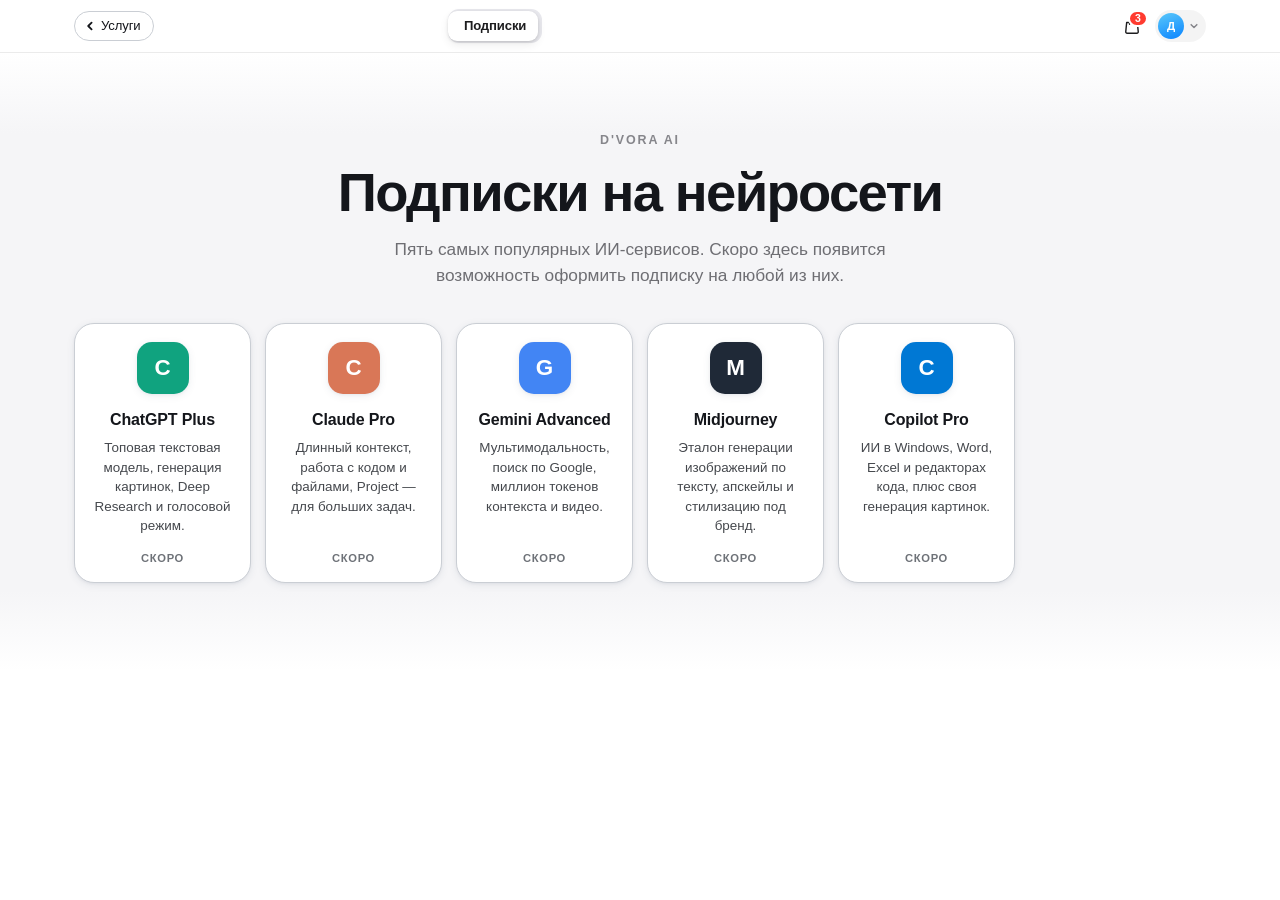
==== commit e2c131ea: "Add five popular AI services to the AI page" ====
--- a/ai.html
+++ b/ai.html
@@ -118,8 +118,47 @@
   <div class="wrap">
     <div class="sec-head center">
       <span class="sub-eyebrow">D'VORA AI</span>
-      <h2>Подписки</h2>
-      <p>Раздел в разработке — скоро здесь появятся подписки на нейросети.</p>
+      <h2>Подписки на нейросети</h2>
+      <p>Пять самых популярных ИИ-сервисов. Скоро здесь появится возможность оформить подписку на любой из них.</p>
+    </div>
+
+    <div class="ai-grid">
+
+      <article class="ai-card">
+        <span class="ai-tile ai-tile--gpt">C</span>
+        <h3>ChatGPT Plus</h3>
+        <p>Топовая текстовая модель, генерация картинок, Deep Research и голосовой режим.</p>
+        <span class="ai-tag">Скоро</span>
+      </article>
+
+      <article class="ai-card">
+        <span class="ai-tile ai-tile--claude">C</span>
+        <h3>Claude Pro</h3>
+        <p>Длинный контекст, работа с кодом и файлами, Project — для больших задач.</p>
+        <span class="ai-tag">Скоро</span>
+      </article>
+
+      <article class="ai-card">
+        <span class="ai-tile ai-tile--gemini">G</span>
+        <h3>Gemini Advanced</h3>
+        <p>Мультимодальность, поиск по Google, миллион токенов контекста и видео.</p>
+        <span class="ai-tag">Скоро</span>
+      </article>
+
+      <article class="ai-card">
+        <span class="ai-tile ai-tile--midjourney">M</span>
+        <h3>Midjourney</h3>
+        <p>Эталон генерации изображений по тексту, апскейлы и стилизацию под бренд.</p>
+        <span class="ai-tag">Скоро</span>
+      </article>
+
+      <article class="ai-card">
+        <span class="ai-tile ai-tile--copilot">C</span>
+        <h3>Copilot Pro</h3>
+        <p>ИИ в Windows, Word, Excel и редакторах кода, плюс своя генерация картинок.</p>
+        <span class="ai-tag">Скоро</span>
+      </article>
+
     </div>
   </div>
 </section>
--- a/css/main.css
+++ b/css/main.css
@@ -1319,3 +1319,53 @@
     font-size:.68rem;
   }
 }
+
+/* ============ AI PAGE ============ */
+.ai-grid{
+  display:grid;
+  grid-template-columns:repeat(auto-fill,minmax(170px,1fr));
+  gap:14px;
+  margin-top:34px;
+}
+.ai-card{
+  background:var(--card);
+  border:1px solid var(--line);
+  border-radius:var(--r-lg);
+  padding:18px 16px 16px;
+  box-shadow:var(--shadow-sm);
+  display:flex;
+  flex-direction:column;
+  align-items:center;
+  text-align:center;
+}
+.ai-tile{
+  width:52px;height:52px;border-radius:15px;
+  display:flex;align-items:center;justify-content:center;
+  font-family:var(--sans);font-weight:700;font-size:1.4rem;
+  color:#ffffff;background:var(--t,#1d1d1f);
+  box-shadow:var(--shadow-sm);
+}
+.ai-tile--gpt{--t:#10a37f}
+.ai-tile--claude{--t:#d97757}
+.ai-tile--gemini{--t:#4285f4}
+.ai-tile--midjourney{--t:#1f2937}
+.ai-tile--copilot{--t:#0078d4}
+.ai-card h3{
+  font-family:var(--sans);font-weight:600;font-size:1rem;
+  letter-spacing:-.01em;color:var(--ink);margin-top:14px;
+}
+.ai-card p{font-size:.84rem;color:var(--ink-soft);line-height:1.45;margin-top:6px}
+.ai-tag{
+  margin-top:auto;
+  padding-top:14px;
+  font-size:.7rem;font-weight:600;letter-spacing:.06em;text-transform:uppercase;
+  color:var(--ink-faint);
+}
+@media(max-width:560px){
+  .ai-grid{grid-template-columns:repeat(2,minmax(0,1fr));gap:10px;margin-top:26px}
+  .ai-card{padding:14px 12px;border-radius:16px}
+  .ai-tile{width:44px;height:44px;border-radius:13px;font-size:1.15rem}
+  .ai-card h3{font-size:.86rem;margin-top:10px}
+  .ai-card p{font-size:.76rem}
+  .ai-tag{padding-top:10px;font-size:.62rem}
+}
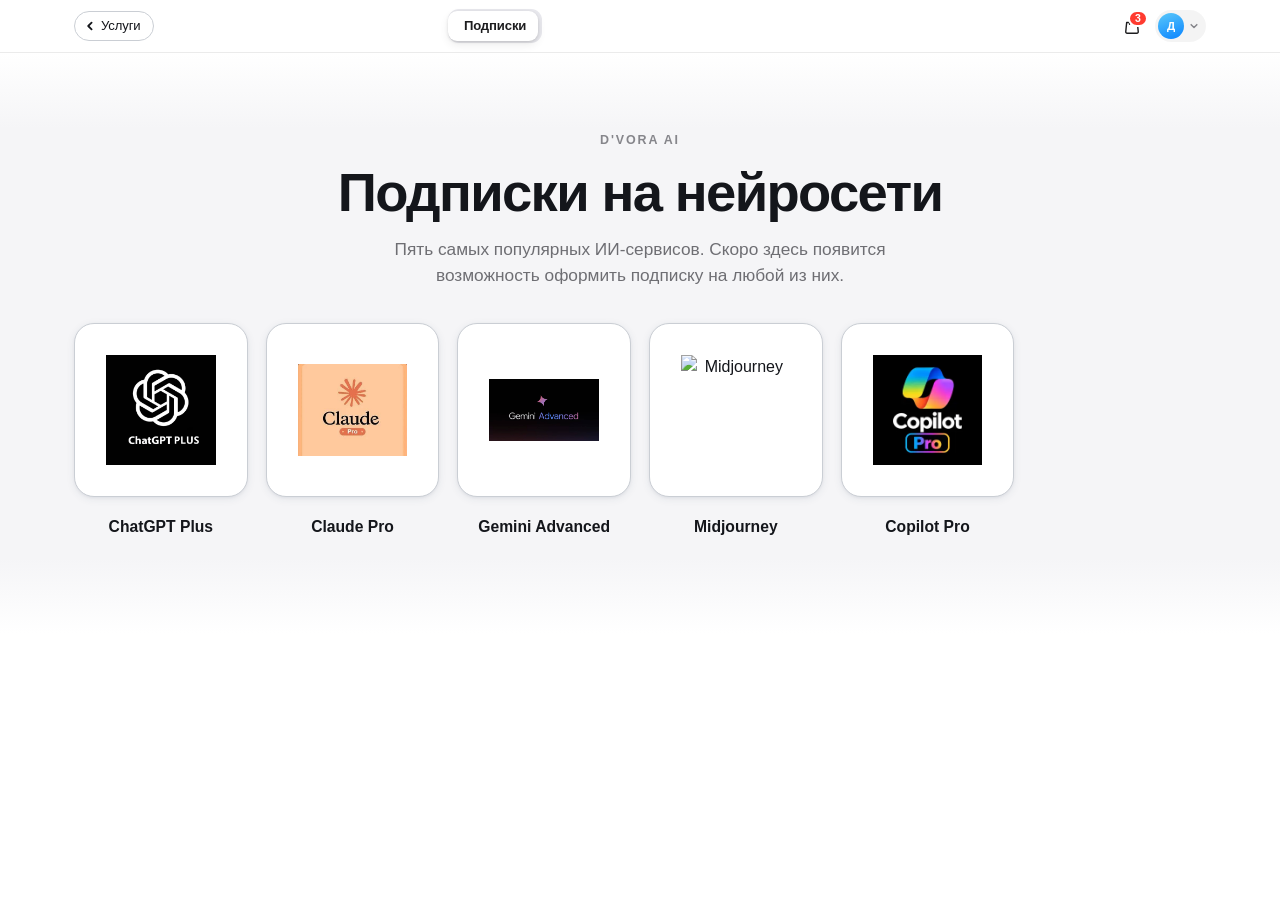
==== commit 72bb3cb9: "Use real logos for AI cards and move names below the image" ====
--- a/ai.html
+++ b/ai.html
@@ -124,40 +124,30 @@
 
     <div class="ai-grid">
 
-      <article class="ai-card">
-        <span class="ai-tile ai-tile--gpt">C</span>
-        <h3>ChatGPT Plus</h3>
-        <p>Топовая текстовая модель, генерация картинок, Deep Research и голосовой режим.</p>
-        <span class="ai-tag">Скоро</span>
-      </article>
+      <div class="ai-item">
+        <span class="ai-tile"><img src="assets/images/i_i/chatgpt_plus.png" alt="ChatGPT Plus"></span>
+        <span class="ai-name">ChatGPT Plus</span>
+      </div>
 
-      <article class="ai-card">
-        <span class="ai-tile ai-tile--claude">C</span>
-        <h3>Claude Pro</h3>
-        <p>Длинный контекст, работа с кодом и файлами, Project — для больших задач.</p>
-        <span class="ai-tag">Скоро</span>
-      </article>
+      <div class="ai-item">
+        <span class="ai-tile"><img src="assets/images/i_i/claude_pro.png" alt="Claude Pro"></span>
+        <span class="ai-name">Claude Pro</span>
+      </div>
 
-      <article class="ai-card">
-        <span class="ai-tile ai-tile--gemini">G</span>
-        <h3>Gemini Advanced</h3>
-        <p>Мультимодальность, поиск по Google, миллион токенов контекста и видео.</p>
-        <span class="ai-tag">Скоро</span>
-      </article>
+      <div class="ai-item">
+        <span class="ai-tile"><img src="assets/images/i_i/gemini_advanced.png" alt="Gemini Advanced"></span>
+        <span class="ai-name">Gemini Advanced</span>
+      </div>
 
-      <article class="ai-card">
-        <span class="ai-tile ai-tile--midjourney">M</span>
-        <h3>Midjourney</h3>
-        <p>Эталон генерации изображений по тексту, апскейлы и стилизацию под бренд.</p>
-        <span class="ai-tag">Скоро</span>
-      </article>
+      <div class="ai-item">
+        <span class="ai-tile"><img src="assets/images/i_i/Midjourney_Emblem.png" alt="Midjourney"></span>
+        <span class="ai-name">Midjourney</span>
+      </div>
 
-      <article class="ai-card">
-        <span class="ai-tile ai-tile--copilot">C</span>
-        <h3>Copilot Pro</h3>
-        <p>ИИ в Windows, Word, Excel и редакторах кода, плюс своя генерация картинок.</p>
-        <span class="ai-tag">Скоро</span>
-      </article>
+      <div class="ai-item">
+        <span class="ai-tile"><img src="assets/images/i_i/copilot_pro.png" alt="Copilot Pro"></span>
+        <span class="ai-name">Copilot Pro</span>
+      </div>
 
     </div>
   </div>
--- a/css/main.css
+++ b/css/main.css
@@ -1323,49 +1323,54 @@
 /* ============ AI PAGE ============ */
 .ai-grid{
   display:grid;
-  grid-template-columns:repeat(auto-fill,minmax(170px,1fr));
-  gap:14px;
+  grid-template-columns:repeat(auto-fill,minmax(150px,1fr));
+  gap:18px;
   margin-top:34px;
 }
-.ai-card{
-  background:var(--card);
+.ai-item{
+  display:flex;
+  flex-direction:column;
+  gap:10px;
+  text-align:center;
+}
+.ai-tile{
+  display:block;
+  aspect-ratio:1/1;
+  width:100%;
   border:1px solid var(--line);
   border-radius:var(--r-lg);
-  padding:18px 16px 16px;
+  overflow:hidden;
+  background:var(--card);
   box-shadow:var(--shadow-sm);
+  transition:box-shadow .28s ease,border-color .28s ease;
+}
+.ai-tile img{
+  display:block;
+  width:100%;
+  height:100%;
+  object-fit:contain;
+  padding:18%;
+}
+.ai-item:hover .ai-tile{
+  box-shadow:var(--shadow-lg);
+  border-color:var(--accent-tint-2);
+}
+.ai-name{
+  font-family:var(--sans);
+  font-weight:600;
+  font-size:.98rem;
+  line-height:1.25;
+  color:var(--ink);
+  /* two lines reserved so one-line names don't shrink their card */
+  min-height:2.5em;
   display:flex;
-  flex-direction:column;
   align-items:center;
-  text-align:center;
-}
-.ai-tile{
-  width:52px;height:52px;border-radius:15px;
-  display:flex;align-items:center;justify-content:center;
-  font-family:var(--sans);font-weight:700;font-size:1.4rem;
-  color:#ffffff;background:var(--t,#1d1d1f);
-  box-shadow:var(--shadow-sm);
-}
-.ai-tile--gpt{--t:#10a37f}
-.ai-tile--claude{--t:#d97757}
-.ai-tile--gemini{--t:#4285f4}
-.ai-tile--midjourney{--t:#1f2937}
-.ai-tile--copilot{--t:#0078d4}
-.ai-card h3{
-  font-family:var(--sans);font-weight:600;font-size:1rem;
-  letter-spacing:-.01em;color:var(--ink);margin-top:14px;
-}
-.ai-card p{font-size:.84rem;color:var(--ink-soft);line-height:1.45;margin-top:6px}
-.ai-tag{
-  margin-top:auto;
-  padding-top:14px;
-  font-size:.7rem;font-weight:600;letter-spacing:.06em;text-transform:uppercase;
-  color:var(--ink-faint);
+  justify-content:center;
 }
 @media(max-width:560px){
-  .ai-grid{grid-template-columns:repeat(2,minmax(0,1fr));gap:10px;margin-top:26px}
-  .ai-card{padding:14px 12px;border-radius:16px}
-  .ai-tile{width:44px;height:44px;border-radius:13px;font-size:1.15rem}
-  .ai-card h3{font-size:.86rem;margin-top:10px}
-  .ai-card p{font-size:.76rem}
-  .ai-tag{padding-top:10px;font-size:.62rem}
-}
+  .ai-grid{grid-template-columns:repeat(3,minmax(0,1fr));gap:10px;margin-top:26px}
+  .ai-tile{border-radius:16px}
+  .ai-tile img{padding:14%}
+  .ai-item{gap:8px}
+  .ai-name{font-size:.76rem;min-height:2.6em}
+}
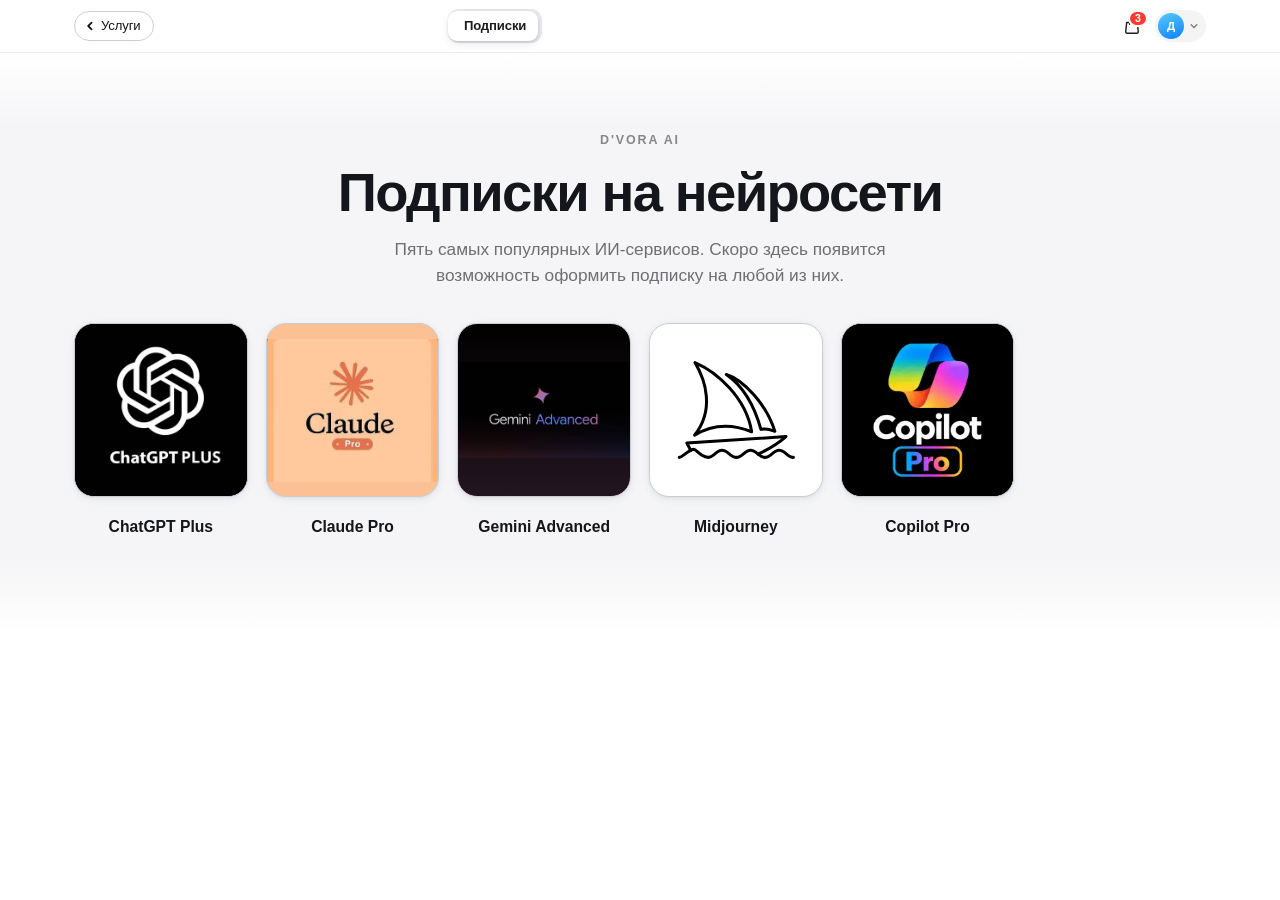
==== commit a2ebd15e: "Fix AI logo file extensions and match tile backdrops to each logo" ====
--- a/ai.html
+++ b/ai.html
@@ -124,28 +124,28 @@
 
     <div class="ai-grid">
 
-      <div class="ai-item">
-        <span class="ai-tile"><img src="assets/images/i_i/chatgpt_plus.png" alt="ChatGPT Plus"></span>
+      <div class="ai-item ai-item--chatgpt">
+        <span class="ai-tile"><img src="assets/images/i_i/chatgpt_plus.webp" alt="ChatGPT Plus"></span>
         <span class="ai-name">ChatGPT Plus</span>
       </div>
 
-      <div class="ai-item">
-        <span class="ai-tile"><img src="assets/images/i_i/claude_pro.png" alt="Claude Pro"></span>
+      <div class="ai-item ai-item--claude">
+        <span class="ai-tile"><img src="assets/images/i_i/claude_pro.jpg" alt="Claude Pro"></span>
         <span class="ai-name">Claude Pro</span>
       </div>
 
-      <div class="ai-item">
-        <span class="ai-tile"><img src="assets/images/i_i/gemini_advanced.png" alt="Gemini Advanced"></span>
+      <div class="ai-item ai-item--gemini">
+        <span class="ai-tile"><img src="assets/images/i_i/gemini_advanced.jpg" alt="Gemini Advanced"></span>
         <span class="ai-name">Gemini Advanced</span>
       </div>
 
-      <div class="ai-item">
-        <span class="ai-tile"><img src="assets/images/i_i/Midjourney_Emblem.png" alt="Midjourney"></span>
+      <div class="ai-item ai-item--midjourney">
+        <span class="ai-tile"><img src="assets/images/i_i/Midjourney_Emblem.svg" alt="Midjourney"></span>
         <span class="ai-name">Midjourney</span>
       </div>
 
-      <div class="ai-item">
-        <span class="ai-tile"><img src="assets/images/i_i/copilot_pro.png" alt="Copilot Pro"></span>
+      <div class="ai-item ai-item--copilot">
+        <span class="ai-tile"><img src="assets/images/i_i/copilot_pro.webp" alt="Copilot Pro"></span>
         <span class="ai-name">Copilot Pro</span>
       </div>
 
--- a/css/main.css
+++ b/css/main.css
@@ -1340,7 +1340,8 @@
   border:1px solid var(--line);
   border-radius:var(--r-lg);
   overflow:hidden;
-  background:var(--card);
+  /* each tile adopts its logo's own backdrop, so contain leaves no white bars */
+  background:var(--tile-bg,var(--card));
   box-shadow:var(--shadow-sm);
   transition:box-shadow .28s ease,border-color .28s ease;
 }
@@ -1349,8 +1350,13 @@
   width:100%;
   height:100%;
   object-fit:contain;
-  padding:18%;
-}
+}
+/* backdrops sampled from each logo file so contain shows no white bars */
+.ai-item--chatgpt .ai-tile{--tile-bg:#010101}
+.ai-item--claude .ai-tile{--tile-bg:#fbc093}
+.ai-item--gemini .ai-tile{--tile-bg:linear-gradient(180deg,#010101 0%,#22151f 100%)}
+.ai-item--midjourney .ai-tile{--tile-bg:var(--card)}
+.ai-item--copilot .ai-tile{--tile-bg:#000000}
 .ai-item:hover .ai-tile{
   box-shadow:var(--shadow-lg);
   border-color:var(--accent-tint-2);
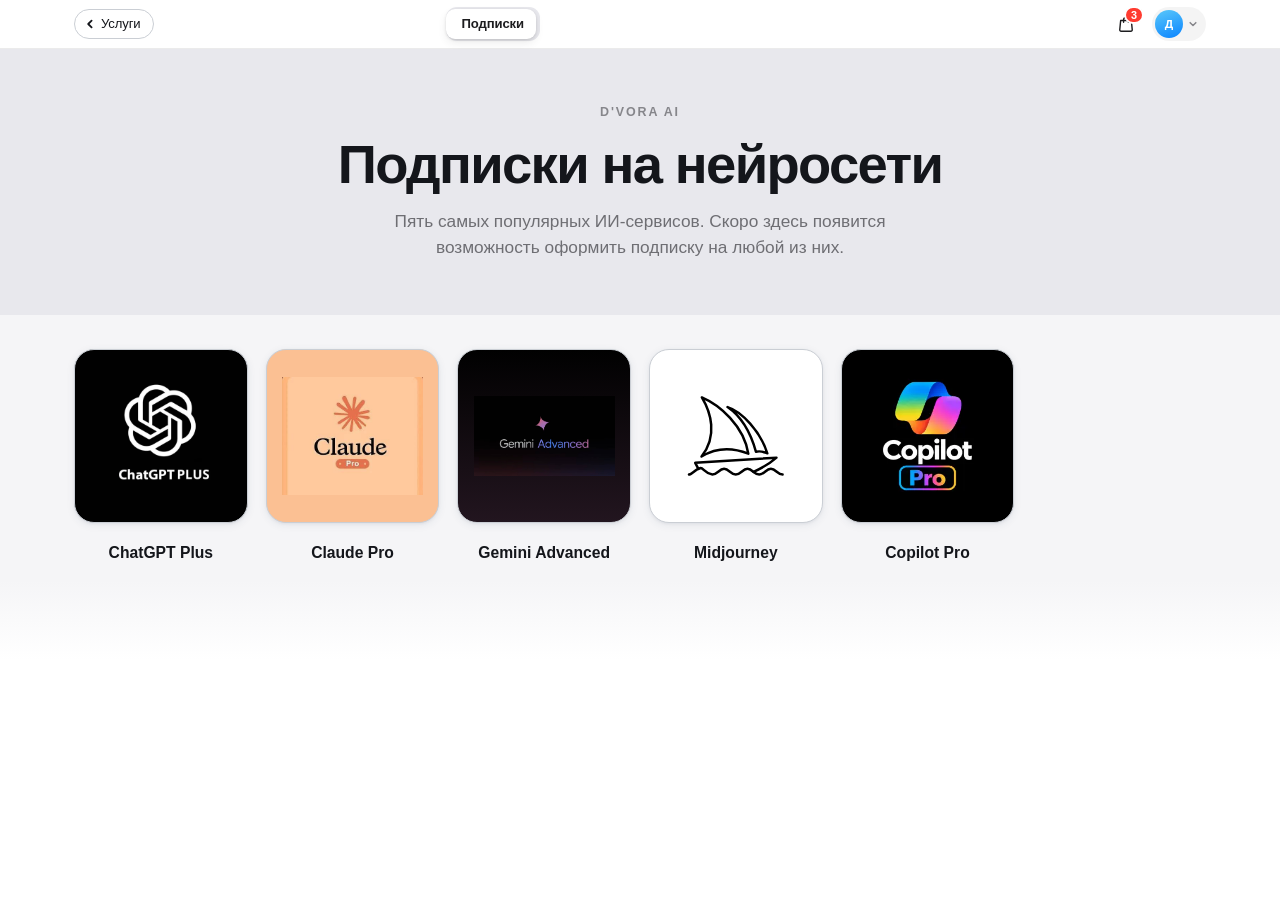
==== commit a5b8bceb: "Add the grey edge-to-edge title band to the AI page" ====
--- a/ai.html
+++ b/ai.html
@@ -116,7 +116,7 @@
 <!-- SUBSCRIPTIONS -->
 <section class="sec sec-subs" id="subscriptions">
   <div class="wrap">
-    <div class="sec-head center">
+    <div class="sec-head center sec-head--panel">
       <span class="sub-eyebrow">D'VORA AI</span>
       <h2>Подписки на нейросети</h2>
       <p>Пять самых популярных ИИ-сервисов. Скоро здесь появится возможность оформить подписку на любой из них.</p>
--- a/css/main.css
+++ b/css/main.css
@@ -97,12 +97,16 @@
 }
 .navbar.scrolled{border-bottom-color:transparent;box-shadow:0 1px 0 rgba(0,0,0,.06),0 8px 24px rgba(0,0,0,.06)}
 .navbar-inner{
-  display:flex;align-items:center;gap:16px;
-  height:52px;max-width:var(--maxw);margin:0 auto;padding:0 24px;
-}
-.brand{display:flex;align-items:center;gap:8px;flex:0 0 auto;color:#1d1d1f}
-.brand-mark{width:26px;height:26px;border-radius:8px}
-.brand-name{font-size:.98rem;font-weight:600;letter-spacing:-.02em;white-space:nowrap}
+  display:flex;align-items:center;justify-content:space-between;gap:16px;
+  height:48px;max-width:var(--maxw);margin:0 auto;padding:0 24px;
+}
+.brand{display:flex;align-items:center;gap:9px;flex:0 0 auto;color:#1d1d1f}
+.brand-mark{width:28px;height:28px;border-radius:8px}
+.brand-name{
+  font-family:var(--sans);
+  font-size:1rem;font-weight:600;letter-spacing:-.025em;
+  color:#1d1d1f;white-space:nowrap;
+}
 
 /* back link to the services page */
 .back-btn{
@@ -142,23 +146,24 @@
 }
 
 /* actions */
-.navbar-actions{display:flex;align-items:center;gap:6px;flex:0 0 auto;margin-left:auto}
+.navbar-actions{display:flex;align-items:center;gap:8px;flex:0 0 auto;margin-left:auto}
 .icon-btn{
   position:relative;
   display:inline-flex;align-items:center;justify-content:center;
-  width:34px;height:34px;padding:0;border:none;border-radius:10px;
+  width:36px;height:36px;padding:0;border:none;border-radius:11px;
   background:transparent;color:#1d1d1f;cursor:pointer;
   transition:background .18s ease,transform .18s ease;
+  -webkit-tap-highlight-color:transparent;
 }
 .icon-btn:hover{background:rgba(0,0,0,.055)}
 .icon-btn:active{transform:scale(.92)}
 .icon-btn.sm{width:30px;height:30px;border-radius:9px;color:#6e6e73}
 .icon-badge{
-  position:absolute;top:1px;right:1px;
-  min-width:17px;height:17px;padding:0 5px;
+  position:absolute;top:0;right:0;
+  min-width:18px;height:18px;padding:0 5px;
   display:inline-flex;align-items:center;justify-content:center;
   background:#ff3b30;color:#fff;
-  font-size:.66rem;font-weight:700;line-height:1;
+  font-size:.68rem;font-weight:600;line-height:1;
   border-radius:100px;border:2px solid #fff;
   font-variant-numeric:tabular-nums;
   transform:scale(0);opacity:0;
@@ -169,9 +174,10 @@
 @keyframes badgeBump{0%{transform:scale(1)}38%{transform:scale(1.32)}100%{transform:scale(1)}}
 .avatar-btn{
   display:inline-flex;align-items:center;gap:5px;
-  padding:3px 7px 3px 3px;border:none;border-radius:100px;
+  padding:3px 8px 3px 3px;border:none;border-radius:100px;
   background:rgba(0,0,0,.045);cursor:pointer;
   transition:background .18s ease,transform .18s ease;
+  -webkit-tap-highlight-color:transparent;
 }
 .avatar-btn:hover{background:rgba(0,0,0,.075)}
 .avatar-btn:active{transform:scale(.95)}
@@ -179,9 +185,9 @@
 .avatar-btn.open .avatar-caret{transform:rotate(180deg)}
 .avatar{
   display:inline-flex;align-items:center;justify-content:center;
-  width:26px;height:26px;border-radius:50%;flex:0 0 auto;
+  width:28px;height:28px;border-radius:50%;flex:0 0 auto;
   background:linear-gradient(160deg,#5ac8fa,#0a84ff);
-  color:#fff;font-size:.72rem;font-weight:600;letter-spacing:-.01em;
+  color:#fff;font-size:.74rem;font-weight:600;letter-spacing:-.01em;
   overflow:hidden;user-select:none;
 }
 .avatar img{width:100%;height:100%;object-fit:cover}
@@ -386,7 +392,7 @@
 @media(prefers-reduced-motion:reduce){.strip-inner{animation:none}}
  
 /* SECTIONS */
-.sec{padding:64px 0}
+.sec{--sec-pt:64px;padding:var(--sec-pt) 0}
 .sec-head{max-width:640px;margin-bottom:32px}
 .sec-head.center{margin-left:auto;margin-right:auto;text-align:center}
 .sec-tag{display:inline-flex;align-items:center;gap:7px;font-size:.76rem;letter-spacing:.14em;text-transform:uppercase;color:var(--accent-strong);font-weight:700;margin-bottom:16px}
@@ -396,6 +402,20 @@
 .sec-head h2 em{font-style:italic;font-weight:500;color:var(--accent-strong)}
 .sec-head p{color:var(--ink-soft);font-size:1.08rem;margin-top:16px;max-width:56ch}
 .sec-head.center p{margin-left:auto;margin-right:auto}
+/* grey band behind a section title + description — same grey as the tab bar.
+   Escapes the content column and sits flush against the top of its section. */
+.sec-head.sec-head--panel{
+  max-width:none;
+  width:100vw;
+  margin:calc(-1 * var(--sec-pt,64px)) 0 32px 50%;
+  transform:translateX(-50%);
+  padding:clamp(34px,4.4vw,54px) clamp(24px,4vw,44px);
+  border:0;
+  border-radius:0;
+  background:#e8e8ed;
+}
+.sec-head--panel h2{color:var(--ink)}
+.sec-head--panel p{color:var(--ink-soft)}
 .sec-meta{margin-top:28px;display:flex;align-items:center;justify-content:center;gap:14px 26px;flex-wrap:wrap}
  
 /* HITS */
@@ -739,12 +759,12 @@
   .app-head,.app-body{padding-left:20px;padding-right:20px}
 }
 @media(max-width:760px){
-  .navbar-inner{height:52px;padding:0 14px;gap:6px}
+  .navbar-inner{height:48px;padding:0 14px;gap:6px}
   .brand-name{display:none}
   .brand{flex:0 0 auto}
   .seg{flex:1;min-width:0;margin:0;overflow:hidden}
   .seg-opt{flex:1;min-width:0;text-align:center;padding:5px 6px;font-size:.74rem;overflow:hidden;text-overflow:ellipsis}
-  .navbar-actions{gap:0;margin-left:4px}
+  .navbar-actions{gap:2px;margin-left:4px}
   .avatar-caret{display:none}
   .avatar-btn{padding:2px}
   .sheet{right:10px}
@@ -760,7 +780,7 @@
 }
 @media(max-width:560px){
   .wrap{padding:0 18px}
-  .sec{padding:60px 0}
+  .sec{--sec-pt:60px}
   .catalog-grid,.hits-grid{grid-template-columns:1fr}
   .catalog-grid{gap:12px;padding-bottom:12px}
   .catalog-grid .pcard{min-width:140px;max-width:140px;flex-basis:140px;border-radius:var(--r-md)}
@@ -780,6 +800,11 @@
   .back-btn{padding:0 8px}
   .back-txt{display:none}
 }
+/* the landing page has no segmented control, so the wordmark stays put */
+@media(max-width:760px){
+  .navbar-home .brand-name{display:inline}
+  .navbar-home .navbar-actions{gap:8px;margin-left:auto}
+}
 @media(prefers-reduced-motion:reduce){
   *{animation:none!important;scroll-behavior:auto!important}
   html.js .reveal{opacity:1;transform:none;transition:none}
@@ -852,7 +877,8 @@
 
 /* ============ SUBSCRIPTIONS — APPLE STYLE ============ */
 .sec-subs{
-  padding:78px 0 88px;
+  --sec-pt:78px;
+  padding:var(--sec-pt) 0 88px;
   background:linear-gradient(180deg,#ffffff 0%,#f5f5f7 13%,#f5f5f7 87%,#ffffff 100%);
 }
 .sec-subs .sec-head{margin-bottom:0}
@@ -913,19 +939,20 @@
 }
 .sub-opt.on .sub-opt-save{background:rgba(48,209,88,.22)}
 
-/* tier cards */
+/* tier cards — all four the same size, two per row */
 .sub-grid{
   display:grid;
-  grid-template-columns:repeat(3,1fr);
-  gap:22px;
+  grid-template-columns:repeat(2,1fr);
+  grid-auto-rows:minmax(812px,auto);
+  gap:26px;
   align-items:stretch;
   margin-top:46px;
 }
 .sub-card{
   position:relative;
   background:#ffffff;
-  border-radius:22px;
-  padding:26px 26px 28px;
+  border-radius:24px;
+  padding:40px 38px 42px;
   display:flex;
   flex-direction:column;
   box-shadow:0 1px 2px rgba(0,0,0,.05),0 10px 26px rgba(0,0,0,.06);
@@ -948,42 +975,42 @@
   border-radius:100px;
   box-shadow:0 6px 16px rgba(0,0,0,.18);
 }
-.sub-card-head{display:flex;align-items:center;justify-content:space-between;gap:12px}
+.sub-card-head{display:flex;align-items:center;justify-content:space-between;gap:14px}
 .sub-logo{flex:0 0 auto;filter:drop-shadow(0 6px 14px rgba(0,0,0,.16))}
-.sub-logo svg{width:52px;height:52px}
+.sub-logo svg{width:70px;height:70px}
 .sub-chip{
   display:inline-flex;
   align-items:center;
-  font-size:.74rem;
+  font-size:.82rem;
   font-weight:600;
   letter-spacing:.02em;
   color:#6e6e73;
   background:#f0f0f3;
   border-radius:100px;
-  padding:.4em .8em;
+  padding:.4em .85em;
 }
 .sub-chip.alt{background:#1d1d1f;color:#ffffff}
-.sub-card h3{font-family:var(--sans);font-weight:600;font-size:1.42rem;letter-spacing:-.02em;color:#1d1d1f;margin-top:20px}
-.sub-desc{font-size:.94rem;color:#6e6e73;line-height:1.5;margin-top:8px;min-height:66px}
-.sub-price{margin-top:20px;display:flex;flex-direction:column;gap:3px}
-.sub-val{font-family:var(--sans);font-weight:600;font-size:2.3rem;letter-spacing:-.03em;color:#1d1d1f;line-height:1.1}
-.sub-per{font-size:.82rem;color:#86868b;font-weight:500}
+.sub-card h3{font-family:var(--sans);font-weight:600;font-size:1.7rem;letter-spacing:-.02em;color:#1d1d1f;margin-top:28px}
+.sub-desc{font-size:1.04rem;color:#6e6e73;line-height:1.5;margin-top:12px;min-height:94px}
+.sub-price{margin-top:28px;display:flex;flex-direction:column;gap:4px}
+.sub-val{font-family:var(--sans);font-weight:600;font-size:2.7rem;letter-spacing:-.03em;color:#1d1d1f;line-height:1.1}
+.sub-per{font-size:.9rem;color:#86868b;font-weight:500}
 .sub-save{
   display:inline-flex;
   align-items:center;
   align-self:flex-start;
-  margin-top:10px;
-  font-size:.78rem;
+  margin-top:14px;
+  font-size:.86rem;
   font-weight:600;
   color:#0a7d34;
   background:rgba(48,209,88,.13);
   border-radius:100px;
-  padding:.34em .75em;
+  padding:.34em .8em;
 }
 .sub-save[hidden]{display:none}
-.sub-feats{list-style:none;display:grid;gap:11px;margin:22px 0 26px}
-.sub-feats li{display:flex;align-items:flex-start;gap:10px;font-size:.92rem;color:#3a3a3c;line-height:1.45}
-.sub-feats li svg{color:#0071e3;flex:0 0 auto;margin-top:2px}
+.sub-feats{list-style:none;display:grid;gap:14px;margin:30px 0 30px}
+.sub-feats li{display:flex;align-items:flex-start;gap:12px;font-size:1.02rem;color:#3a3a3c;line-height:1.45}
+.sub-feats li svg{color:#0071e3;flex:0 0 auto;margin-top:3px}
 .sub-btn{
   margin-top:auto;
   width:100%;
@@ -994,7 +1021,7 @@
   border:none;
   cursor:pointer;
   font-family:var(--sans);
-  font-size:.98rem;
+  font-size:1.08rem;
   font-weight:500;
   letter-spacing:-.01em;
   color:#ffffff;
@@ -1006,37 +1033,6 @@
 .sub-btn:hover{background:#0077ed}
 .sub-btn:active{transform:scale(.98)}
 .sub-btn.added{background:#34c759}
-
-/* EA Play wide card */
-.sub-wide{
-  display:grid;
-  grid-template-columns:1.35fr .65fr;
-  gap:36px;
-  align-items:center;
-  margin-top:24px;
-  background:#ffffff;
-  border-radius:24px;
-  padding:30px 32px;
-  box-shadow:0 1px 2px rgba(0,0,0,.05),0 10px 26px rgba(0,0,0,.06);
-  transition:transform .32s cubic-bezier(.22,.61,.36,1),box-shadow .32s;
-}
-html.js .sub-wide.reveal.in:hover{transform:translateY(-4px);box-shadow:0 2px 4px rgba(0,0,0,.05),0 22px 46px rgba(0,0,0,.12)}
-.sub-wide-head{display:flex;align-items:center;gap:18px}
-.sub-wide-head .sub-logo svg{width:64px;height:64px}
-.sub-wide-head h3{font-family:var(--sans);font-weight:600;font-size:1.6rem;letter-spacing:-.02em;color:#1d1d1f;margin:0}
-.sub-wide-head .sub-chip{margin-top:8px}
-.sub-wide .sub-desc{font-size:1rem;color:#6e6e73;line-height:1.55;margin-top:18px;max-width:56ch}
-.sub-feats.cols{grid-template-columns:repeat(2,minmax(0,1fr));gap:12px 28px;margin-bottom:0}
-.sub-wide-buy{
-  background:#f5f5f7;
-  border-radius:18px;
-  padding:24px;
-  display:flex;
-  flex-direction:column;
-  align-items:stretch;
-}
-.sub-wide-buy .sub-btn{margin-top:18px}
-.sub-fine{font-size:.76rem;color:#86868b;margin-top:12px;text-align:center}
 
 /* description toggle (phones only) */
 .sub-more{
@@ -1111,15 +1107,15 @@
   background:rgba(0,113,227,.1);
 }
 @media(max-width:1000px){
-  .sub-wide{grid-template-columns:1fr;gap:26px;padding:26px 24px}
+  .sub-grid{grid-auto-rows:auto}
   .sub-perks{grid-template-columns:repeat(2,1fr)}
 }
 
-/* phones: the three PS Plus tiers stay on one line as compact cards,
-   the EA card below them keeps the full width */
+/* phones: all four plans stay on one line as compact cards,
+   the description sits behind the toggle */
 @media(max-width:760px){
   .sub-grid{
-    grid-template-columns:repeat(3,minmax(0,1fr));
+    grid-template-columns:repeat(2,minmax(0,1fr));
     gap:10px;
     margin-top:34px;
   }
@@ -1154,22 +1150,10 @@
   /* EA characteristics: two per line */
   .sub-feats.cols{grid-template-columns:repeat(2,minmax(0,1fr));gap:10px 16px}
   .sub-feats.cols li{font-size:.82rem;gap:8px}
-
-  /* EA card lies flat: description stays behind the toggle */
-  .sub-wide{padding:20px 18px;border-radius:20px;gap:18px}
-  .sub-wide-head{gap:14px}
-  .sub-wide-head .sub-logo svg{width:46px;height:46px}
-  .sub-wide-head h3{font-size:1.2rem}
-  .sub-wide .sub-desc,
-  .sub-wide .sub-feats{display:none}
-  .sub-wide.is-open .sub-desc{display:block}
-  .sub-wide.is-open .sub-feats{display:grid}
-  .sub-wide-buy{padding:18px;border-radius:16px}
-  .sub-wide-buy .sub-btn{margin-top:14px}
 }
 
 @media(max-width:560px){
-  .sec-subs{padding:56px 0 64px}
+  .sec-subs{--sec-pt:56px;padding:56px 0 64px}
   .sub-switch{width:100%;justify-content:space-between;margin-top:28px}
   .sub-opt{flex:1;justify-content:center;padding:.6em .5em;font-size:.84rem}
   .sec-subs>.wrap{padding:0 12px}
@@ -1194,29 +1178,69 @@
   .sub-more{font-size:.68rem;padding:.58em .3em}
 }
 
-/* ============ SERVICES PAGE ============ */
+/* ============ SERVICES PAGE — APPLE STYLE ============ */
+.services{
+  display:block;
+  padding-bottom:env(safe-area-inset-bottom);
+}
+
+/* hero */
+.services-hero{
+  padding:0;
+  text-align:center;
+  background:#ffffff;
+}
+/* same grey edge-to-edge band as the section titles on the other pages */
+.services-band{
+  width:100vw;
+  margin:0 0 0 50%;
+  transform:translateX(-50%);
+  padding:clamp(34px,4.4vw,54px) clamp(24px,4vw,44px);
+  background:#e8e8ed;
+}
+.services-eyebrow{
+  display:inline-block;
+  font-family:var(--sans);
+  font-size:.8rem;
+  font-weight:600;
+  letter-spacing:.16em;
+  text-transform:uppercase;
+  color:#86868b;
+  margin-bottom:16px;
+}
+.services-title{
+  font-family:var(--sans);
+  font-weight:600;
+  font-size:clamp(2.6rem,6.2vw,4.4rem);
+  line-height:1.04;
+  letter-spacing:-.035em;
+  color:#1d1d1f;
+  margin:0;
+  text-wrap:balance;
+}
+.services-sub{
+  font-family:var(--sans);
+  font-size:clamp(1.02rem,1.7vw,1.28rem);
+  line-height:1.45;
+  letter-spacing:-.015em;
+  color:#6e6e73;
+  max-width:46ch;
+  margin:22px auto 0;
+  text-wrap:balance;
+}
+
+/* grid */
 .services-section{
   padding:26px 0 56px;
-  display:flex;
-  align-items:flex-start;
-}
-.services-section > .wrap{
-  width:100%;
-}
-.services-title{
-  font-family:var(--serif);
-  font-weight:600;
-  font-size:clamp(1.9rem,3.6vw,2.6rem);
-  line-height:1.08;
-  letter-spacing:-.015em;
-  color:var(--ink);
-  margin:0 0 28px;
-  text-align:center;
 }
 .services-grid{
   display:grid;
   grid-template-columns:repeat(auto-fill,minmax(150px,1fr));
   gap:18px;
+  padding:22px;
+  border:1px solid oklch(0.91 0.03 255);
+  border-radius:28px;
+  background:oklch(0.955 0.025 255);
 }
 .service-item{
   display:flex;
@@ -1282,18 +1306,88 @@
   border-color:var(--line);
 }
 
-/* phones: all four icons on one line */
+/* perks */
+.services-perks{
+  list-style:none;
+  display:grid;
+  grid-template-columns:repeat(3,minmax(0,1fr));
+  gap:clamp(16px,2.4vw,30px);
+  margin:clamp(40px,6vw,72px) 0 0;
+  padding-top:clamp(28px,4vw,44px);
+  border-top:1px solid rgba(0,0,0,.08);
+}
+.service-perk-ic{
+  display:flex;
+  align-items:center;
+  justify-content:center;
+  width:46px;height:46px;
+  border-radius:14px;
+  color:#0071e3;
+  background:rgba(0,113,227,.09);
+}
+.service-perk b{
+  display:block;
+  margin-top:16px;
+  font-family:var(--sans);
+  font-weight:600;
+  font-size:1rem;
+  letter-spacing:-.015em;
+  color:#1d1d1f;
+}
+.service-perk>span:last-child{
+  display:block;
+  margin-top:6px;
+  font-size:.88rem;
+  line-height:1.45;
+  color:#6e6e73;
+}
+
+/* footer */
+.services-foot{
+  border-top:1px solid rgba(0,0,0,.08);
+  background:#fbfbfd;
+  padding:26px 0;
+}
+.services-foot .wrap{
+  display:flex;
+  align-items:center;
+  justify-content:space-between;
+  flex-wrap:wrap;
+  gap:8px 20px;
+}
+.services-foot-txt{
+  font-family:var(--sans);
+  font-size:.8rem;
+  color:#86868b;
+  letter-spacing:-.005em;
+}
+
+/* tablets: perks stack into rows */
+@media(max-width:900px){
+  .services-perks{grid-template-columns:1fr;gap:22px}
+  .service-perk{display:grid;grid-template-columns:46px 1fr;column-gap:16px;align-items:center}
+  .service-perk-ic{grid-row:span 2}
+  .service-perk b{margin-top:0}
+  .service-perk>span:last-child{margin-top:4px}
+}
+
+/* phones */
 @media(max-width:560px){
+  .services-hero{padding:0}
+  .services-band{padding:30px 18px}
+  .services-eyebrow{font-size:.72rem;letter-spacing:.14em;margin-bottom:12px}
+  .services-title{font-size:2.3rem;letter-spacing:-.03em}
+  .services-sub{font-size:1rem;margin-top:16px}
+
+  /* phones: all four icons on one line */
   .services-section{
     padding:20px 0 36px;
-  }
-  .services-title{
-    font-size:1.7rem;
-    margin-bottom:22px;
   }
   .services-grid{
     grid-template-columns:repeat(4,minmax(0,1fr));
     gap:8px;
+    padding:12px;
+    border-radius:20px;
   }
   .service-item{
     gap:8px;
@@ -1305,6 +1399,10 @@
     font-size:.74rem;
     min-height:2.6em;
   }
+
+  .services-perks{margin-top:34px;padding-top:26px;gap:20px}
+  .services-foot{padding:20px 0}
+  .services-foot .wrap{justify-content:center;text-align:center}
 }
 
 /* very narrow phones keep the row from breaking */
@@ -1320,6 +1418,7 @@
   }
 }
 
+
 /* ============ AI PAGE ============ */
 .ai-grid{
   display:grid;
@@ -1350,6 +1449,9 @@
   width:100%;
   height:100%;
   object-fit:contain;
+  /* small inset so logos never touch the tile border; invisible on the
+     colour-matched tiles because it reveals only their own backdrop */
+  padding:9%;
 }
 /* backdrops sampled from each logo file so contain shows no white bars */
 .ai-item--chatgpt .ai-tile{--tile-bg:#010101}
@@ -1376,7 +1478,6 @@
 @media(max-width:560px){
   .ai-grid{grid-template-columns:repeat(3,minmax(0,1fr));gap:10px;margin-top:26px}
   .ai-tile{border-radius:16px}
-  .ai-tile img{padding:14%}
   .ai-item{gap:8px}
   .ai-name{font-size:.76rem;min-height:2.6em}
 }
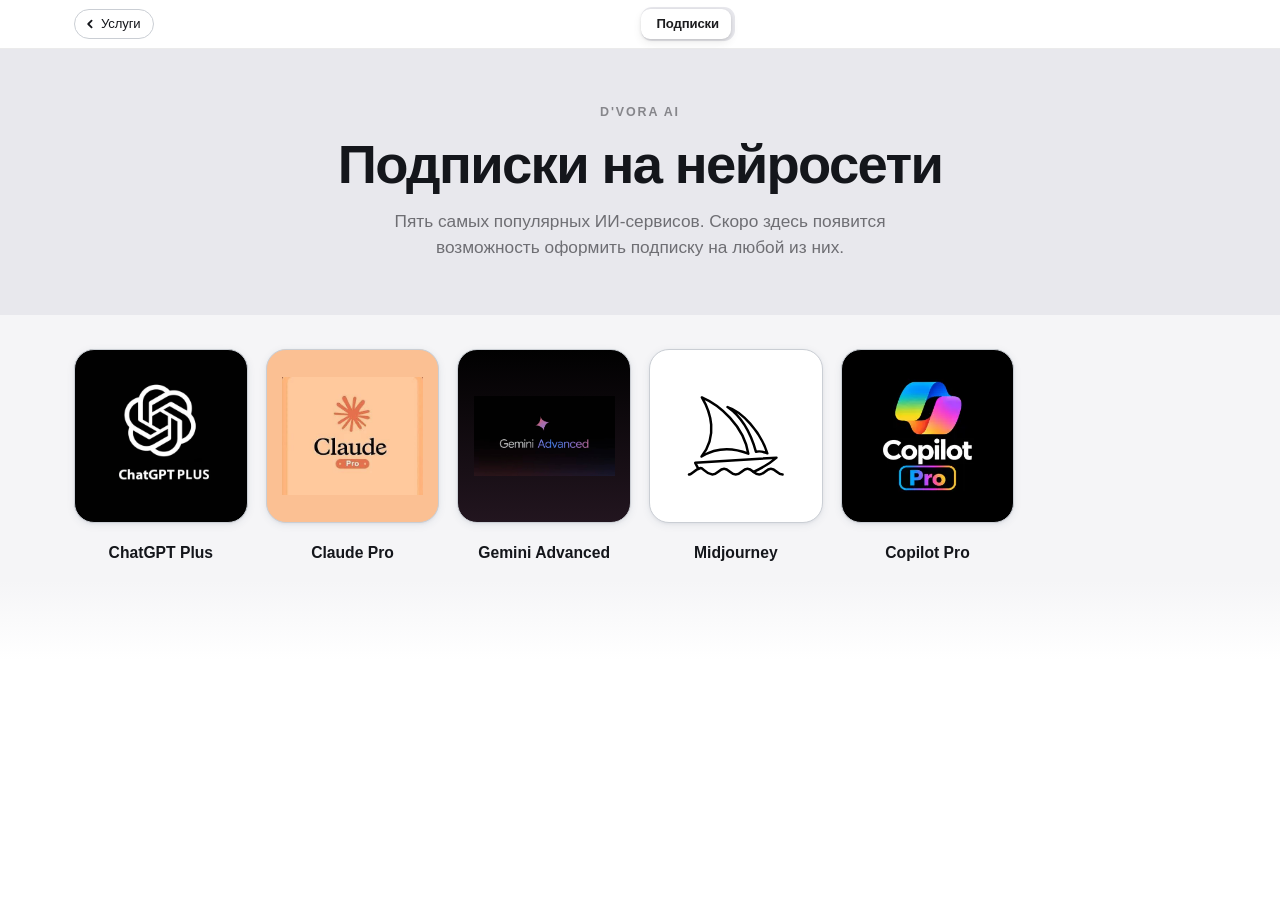
==== commit 26bdfe05: "Remove cart and profile UI from the AI page" ====
--- a/ai.html
+++ b/ai.html
@@ -28,90 +28,8 @@
       <span class="seg-thumb" id="segThumb" aria-hidden="true"></span>
       <a href="#subscriptions" class="seg-opt is-on">Подписки</a>
     </nav>
-
-    <div class="navbar-actions">
-      <button class="icon-btn" id="cartBtn" type="button" aria-label="Корзина" aria-expanded="false">
-        <svg width="20" height="20" viewBox="0 0 24 24" fill="none"><use href="#i-nav-bag"/></svg>
-        <span class="icon-badge" id="navCartCount">0</span>
-      </button>
-      <button class="avatar-btn" id="profileBtn" type="button" aria-label="Профиль" aria-expanded="false">
-        <span class="avatar" id="navAvatar">—</span>
-        <span class="avatar-caret" aria-hidden="true"><svg width="10" height="10" viewBox="0 0 12 12" fill="none"><use href="#i-nav-chevron"/></svg></span>
-      </button>
-    </div>
   </div>
 </header>
-
-<div class="scrim" id="scrim" aria-hidden="true"></div>
-
-<!-- CART DRAWER -->
-<aside class="drawer" id="cartDrawer" role="dialog" aria-modal="true" aria-label="Корзина" aria-hidden="true">
-  <div class="drawer-head">
-    <h2 class="drawer-title">Корзина</h2>
-    <button class="icon-btn sm" id="cartClose" type="button" aria-label="Закрыть корзину">
-      <svg width="16" height="16" viewBox="0 0 16 16" fill="none"><use href="#i-nav-x"/></svg>
-    </button>
-  </div>
-  <div class="drawer-body">
-    <div class="cart-list" id="cartList"></div>
-  </div>
-  <div class="drawer-foot">
-    <div class="sum-row"><span>Товары <span id="sumCount"></span></span><span class="sr-v" id="sumSubtotal"></span></div>
-    <div class="sum-row"><span>Комиссия сервиса</span><span class="sr-v" id="sumTax"></span></div>
-    <div class="sum-divider"></div>
-    <div class="sum-total"><span class="st-l">Итого</span><span class="st-v" id="sumTotal"></span></div>
-    <button class="apple-btn" id="checkoutBtn" type="button">Оплатить</button>
-    <p class="drawer-note">Оплата проходит через Telegram. Ключ или данные аккаунта придут в течение 15 минут.</p>
-  </div>
-</aside>
-
-<!-- PROFILE SHEET -->
-<aside class="sheet" id="profileSheet" role="dialog" aria-label="Профиль" aria-hidden="true">
-  <div class="sheet-card">
-    <div class="sheet-head">
-      <span class="avatar lg" id="pfAvatar">—</span>
-      <div class="sheet-id">
-        <div class="sheet-name" id="pfName">Игрок</div>
-        <div class="sheet-user" id="pfUsername">@username</div>
-        <span class="pill-demo" id="pfDemo" hidden>Демо-режим</span>
-      </div>
-      <button class="icon-btn sm" id="profileClose" type="button" aria-label="Закрыть профиль">
-        <svg width="16" height="16" viewBox="0 0 16 16" fill="none"><use href="#i-nav-x"/></svg>
-      </button>
-    </div>
-
-    <div class="pf-tgid">
-      <span class="pf-tg-l">Telegram ID</span>
-      <b class="pf-tg-v" id="pfTgid">—</b>
-    </div>
-    <p class="pf-note" id="pfNote">Профиль создан автоматически по вашему Telegram ID — регистрация не нужна.</p>
-
-    <div class="pf-grid">
-      <div class="pf-cell"><span class="pf-cl">Заказы</span><b class="pf-cv" id="pfOrders">0</b></div>
-      <div class="pf-cell"><span class="pf-cl">Избранное</span><b class="pf-cv" id="pfWish">0</b></div>
-      <div class="pf-cell"><span class="pf-cl">Баланс</span><b class="pf-cv" id="pfBalance">0 ₽</b></div>
-    </div>
-
-    <div class="pf-menu">
-      <button class="pf-row" type="button" data-pf="orders">
-        <span class="pf-ic"><svg width="18" height="18" viewBox="0 0 24 24" fill="none"><use href="#i-nav-box"/></svg></span>
-        <span class="pf-rt">Мои заказы</span>
-        <svg class="pf-ch" width="14" height="14" viewBox="0 0 12 12" fill="none"><use href="#i-nav-chevron"/></svg>
-      </button>
-      <button class="pf-row" type="button" data-pf="wishlist">
-        <span class="pf-ic"><svg width="18" height="18" viewBox="0 0 24 24" fill="none"><use href="#i-nav-heart"/></svg></span>
-        <span class="pf-rt">Избранное</span>
-        <span class="pf-badge" id="pfWishBadge">0</span>
-        <svg class="pf-ch" width="14" height="14" viewBox="0 0 12 12" fill="none"><use href="#i-nav-chevron"/></svg>
-      </button>
-      <button class="pf-row" type="button" data-pf="settings">
-        <span class="pf-ic"><svg width="18" height="18" viewBox="0 0 24 24" fill="none"><use href="#i-nav-gear"/></svg></span>
-        <span class="pf-rt">Настройки</span>
-        <svg class="pf-ch" width="14" height="14" viewBox="0 0 12 12" fill="none"><use href="#i-nav-chevron"/></svg>
-      </button>
-    </div>
-  </div>
-</aside>
 
 <!-- SUBSCRIPTIONS -->
 <section class="sec sec-subs" id="subscriptions">
@@ -155,26 +73,8 @@
 
 <!-- ICONS -->
 <svg xmlns="http://www.w3.org/2000/svg" aria-hidden="true" style="display:none">
-  <symbol id="i-nav-bag" viewBox="0 0 24 24">
-    <path d="M5.6 7.8h12.8l1.1 11.1a1.6 1.6 0 0 1-1.6 1.75H6.1a1.6 1.6 0 0 1-1.6-1.75z" stroke="currentColor" stroke-width="1.7" fill="none" stroke-linejoin="round"/>
-    <path d="M9.1 10V6.9a2.9 2.9 0 0 1 5.8 0V10" stroke="currentColor" stroke-width="1.7" fill="none" stroke-linecap="round"/>
-  </symbol>
   <symbol id="i-nav-chevron" viewBox="0 0 12 12">
     <path d="M2.6 4.4L6 7.8l3.4-3.4" stroke="currentColor" stroke-width="1.8" fill="none" stroke-linecap="round" stroke-linejoin="round"/>
-  </symbol>
-  <symbol id="i-nav-x" viewBox="0 0 16 16">
-    <path d="M3.6 3.6l8.8 8.8M12.4 3.6l-8.8 8.8" stroke="currentColor" stroke-width="1.8" fill="none" stroke-linecap="round"/>
-  </symbol>
-  <symbol id="i-nav-box" viewBox="0 0 24 24">
-    <path d="M20.2 8.1v7.8a1.6 1.6 0 0 1-.85 1.41l-6.55 3.4a1.6 1.6 0 0 1-1.6 0l-6.55-3.4a1.6 1.6 0 0 1-.85-1.41V8.1" stroke="currentColor" stroke-width="1.7" fill="none" stroke-linecap="round" stroke-linejoin="round"/>
-    <path d="M3.9 7.6L11.25 4a1.6 1.6 0 0 1 1.6 0l7.35 3.6a.9.9 0 0 1 0 1.64L12.85 13a1.6 1.6 0 0 1-1.6 0L3.9 9.24a.9.9 0 0 1 0-1.64z" stroke="currentColor" stroke-width="1.7" fill="none" stroke-linejoin="round"/>
-  </symbol>
-  <symbol id="i-nav-heart" viewBox="0 0 24 24">
-    <path d="M12 20s-7.6-4.5-7.6-9.4A4.2 4.2 0 0 1 12 8a4.2 4.2 0 0 1 7.6 2.6c0 4.9-7.6 9.4-7.6 9.4z" stroke="currentColor" stroke-width="1.7" fill="none" stroke-linejoin="round"/>
-  </symbol>
-  <symbol id="i-nav-gear" viewBox="0 0 24 24">
-    <circle cx="12" cy="12" r="3.1" stroke="currentColor" stroke-width="1.7" fill="none"/>
-    <path d="M19.1 14.6a1.5 1.5 0 0 0 .3 1.65l.05.05a1.8 1.8 0 1 1-2.55 2.55l-.05-.05a1.5 1.5 0 0 0-1.65-.3 1.5 1.5 0 0 0-.91 1.37v.13a1.8 1.8 0 1 1-3.6 0v-.07a1.5 1.5 0 0 0-.98-1.37 1.5 1.5 0 0 0-1.65.3l-.05.05A1.8 1.8 0 1 1 5.47 16.4l.05-.05a1.5 1.5 0 0 0 .3-1.65 1.5 1.5 0 0 0-1.37-.91H4.3a1.8 1.8 0 1 1 0-3.6h.07a1.5 1.5 0 0 0 1.37-.98 1.5 1.5 0 0 0-.3-1.65l-.05-.05A1.8 1.8 0 1 1 7.95 4.95l.05.05a1.5 1.5 0 0 0 1.65.3h.07a1.5 1.5 0 0 0 .91-1.37V3.8a1.8 1.8 0 1 1 3.6 0v.07a1.5 1.5 0 0 0 .91 1.37 1.5 1.5 0 0 0 1.65-.3l.05-.05a1.8 1.8 0 1 1 2.55 2.55l-.05.05a1.5 1.5 0 0 0-.3 1.65v.07a1.5 1.5 0 0 0 1.37.91h.13a1.8 1.8 0 1 1 0 3.6h-.07a1.5 1.5 0 0 0-1.37.91z" stroke="currentColor" stroke-width="1.6" fill="none" stroke-linejoin="round"/>
   </symbol>
 </svg>
 
